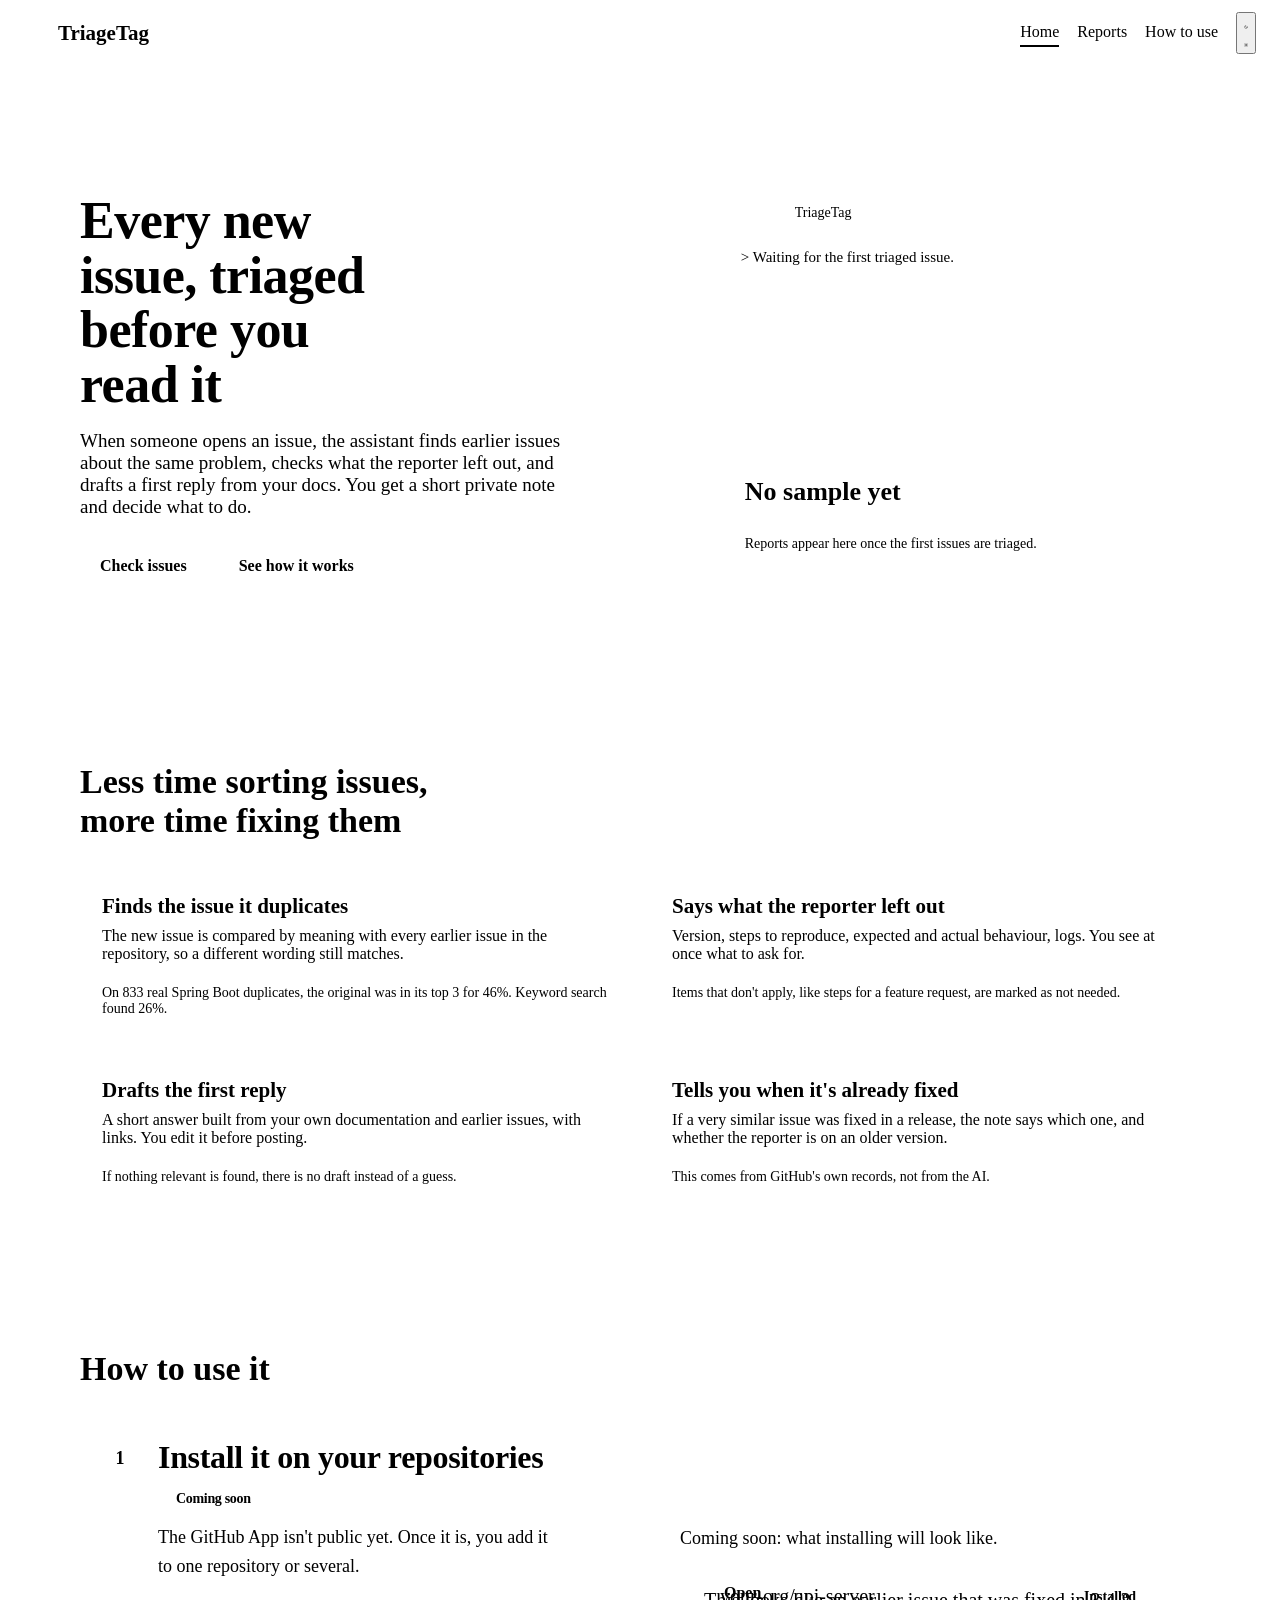
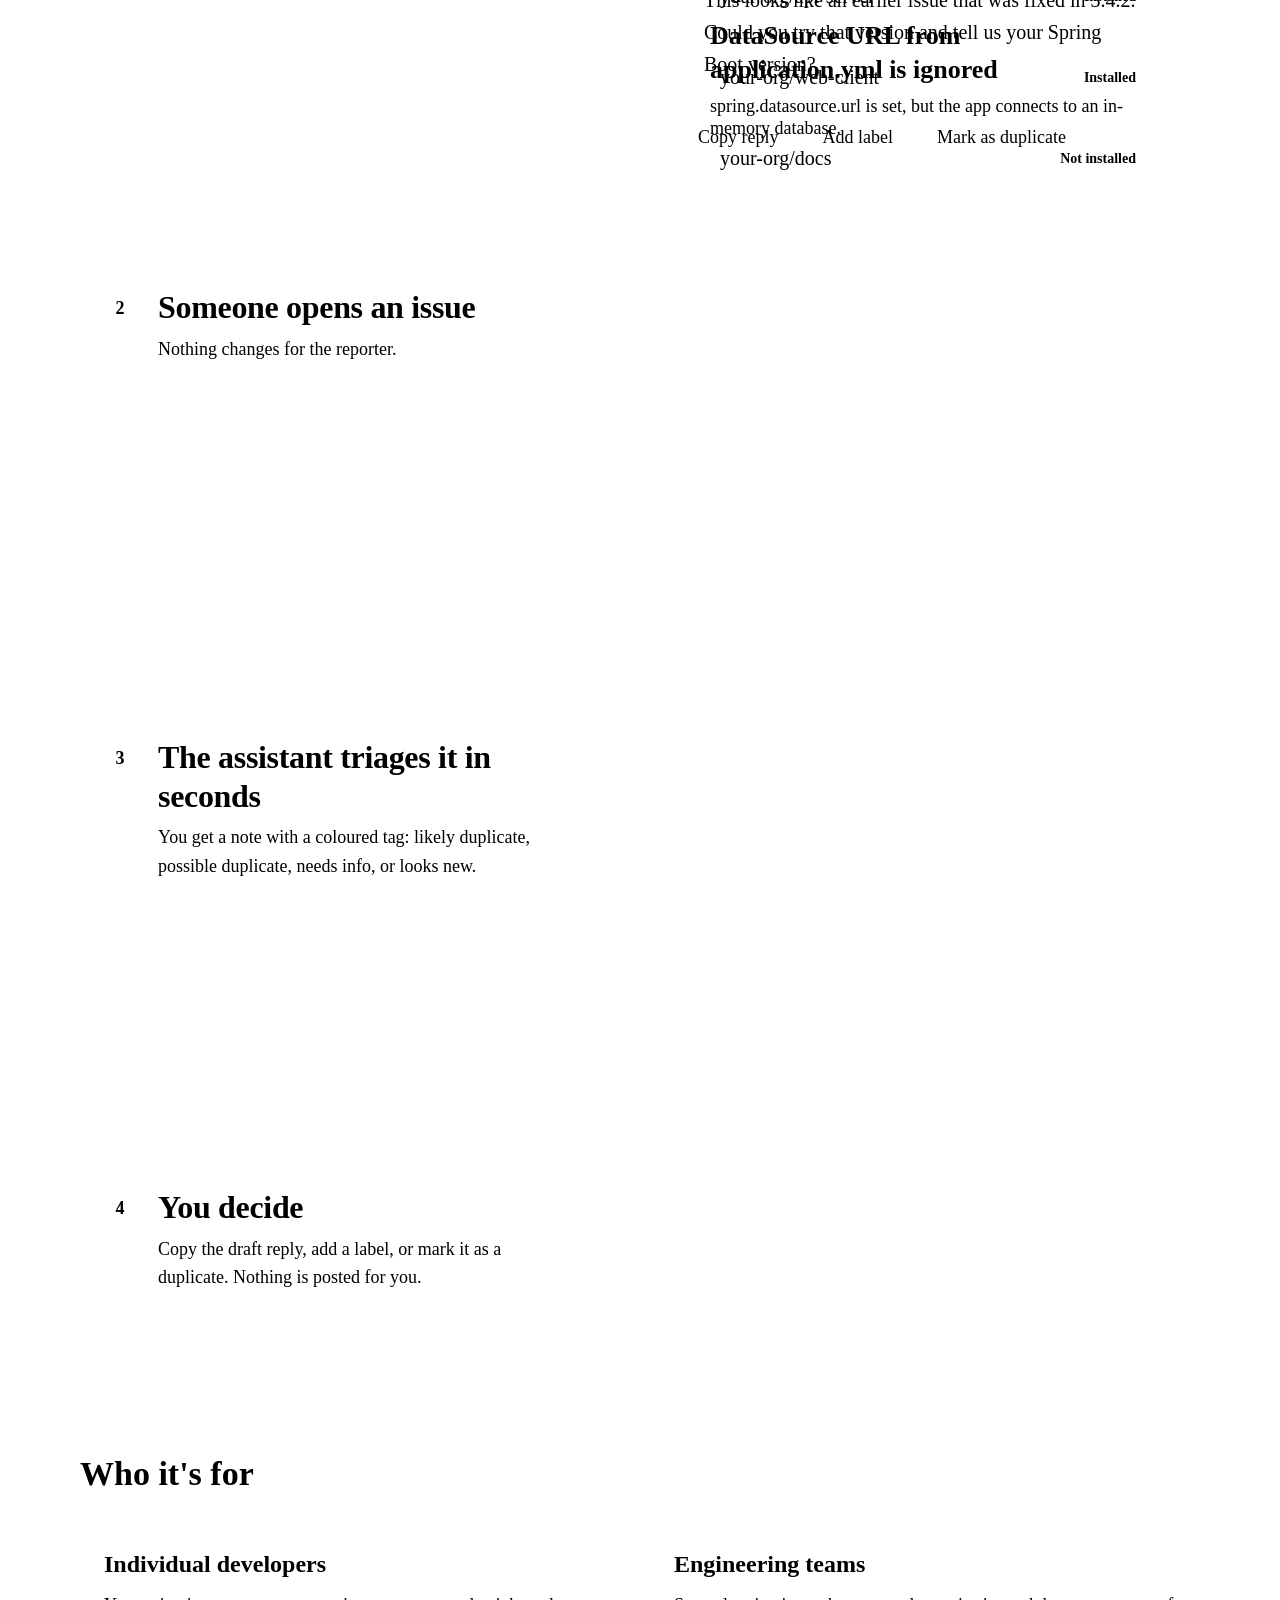
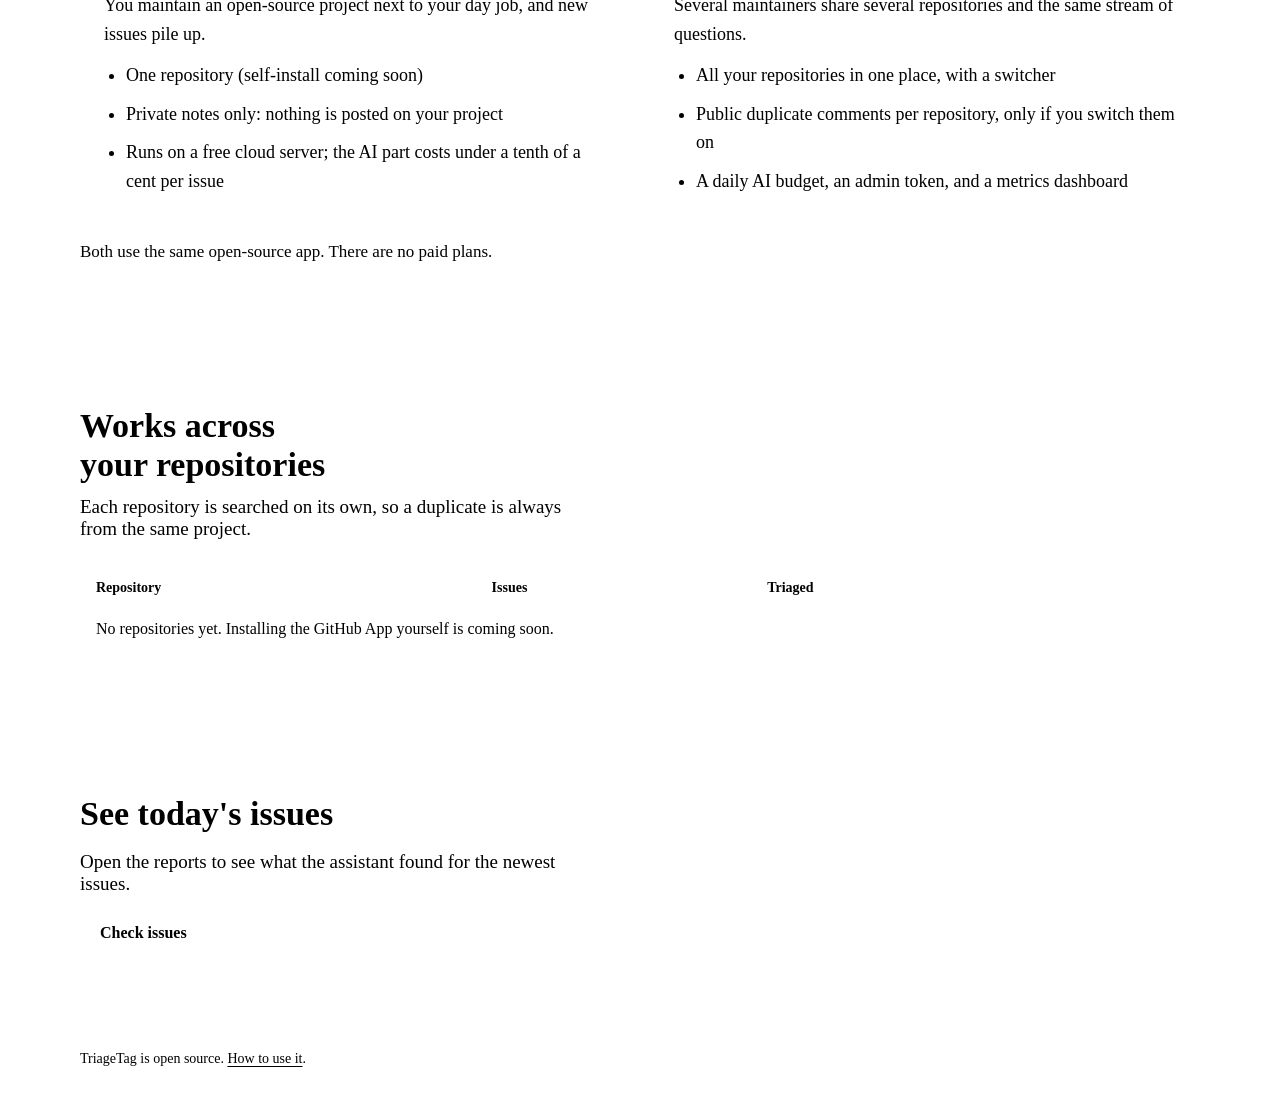
==== src/main/resources/static/index.html @ 73bc26b2 "UI loop round 14: live triage window in the hero (types one real report, then the tag swings in); st" ====
<!doctype html>
<html lang="en">
<head>
<meta charset="utf-8">
<meta name="viewport" content="width=device-width, initial-scale=1">
<title>TriageTag: issue triage for maintainers</title>
<style>
  /* Landing page. Same identity as the reports page: the verdict is a triage tag (red / amber / green band); everything else
     quiet. Order: a live sample, what it does for your work, how to use it (animated steps), who it's for, your repositories. */
  * { box-sizing: border-box; }
  html, body { margin: 0; }
  html { scroll-behavior: smooth; }
  @media (prefers-reduced-motion: reduce) { html { scroll-behavior: auto; } }
  body { background: var(--bg); color: var(--ink); font: 16px/1.6 var(--body); }
  a { color: var(--link); text-underline-offset: 3px; text-decoration-thickness: 1px; }
  :focus-visible { outline: 3px solid var(--focus); outline-offset: 2px; border-radius: 4px; }
  button { font: inherit; cursor: pointer; }
  h1, h2, h3, .condensed { font-family: var(--condensed); font-stretch: 85%; font-weight: 600; margin: 0; }
  h1 { font-size: 52px; line-height: 1.05; letter-spacing: -.01em; max-width: 13ch; text-wrap: balance; }
  h2 { font-size: 34px; line-height: 1.15; max-width: 24ch; text-wrap: balance; }
  h3 { font-size: 21px; line-height: 1.25; }
  p { margin: 0; }
  .visually-hidden { position: absolute; width: 1px; height: 1px; overflow: hidden; clip: rect(0 0 0 0); white-space: nowrap; }
  .muted { color: var(--muted); } .faint { color: var(--faint); } .small { font-size: 14px; }
  .wrap { max-width: 1160px; margin: 0 auto; padding-left: 20px; padding-right: 20px; }
  section.block { padding-block: 72px; border-top: 1px solid var(--line); }
  .lede { font-size: 19px; color: var(--muted); max-width: 52ch; }
  @media (max-width: 720px) { h1 { font-size: 38px; } h2 { font-size: 28px; } section.block { padding-block: 52px; } }

  /* Header */
  .bar { border-bottom: 1px solid var(--line); background: var(--paper); }
  .bar-inner { max-width: none; margin: 0; padding: 12px 24px; display: flex; align-items: center; gap: 18px; flex-wrap: wrap; }  /* same as app.html and guide.html */
  .name { font-family: var(--condensed); font-stretch: 85%; font-size: 21px; font-weight: 600; color: var(--ink); text-decoration: none; display: flex; align-items: center; gap: 10px; }
  .swatches { display: inline-flex; gap: 3px; }
  .swatches i { width: 6px; height: 18px; border-radius: 2px; display: block; }
  .bar nav { margin-left: auto; display: flex; gap: 18px; align-items: center; flex-wrap: wrap; }
  .bar nav a:not(.btn) { color: var(--muted); text-decoration: none; padding: 4px 0; border-bottom: 2px solid transparent; }
  .bar nav a[aria-current="page"], .bar nav a:not(.btn):hover { color: var(--ink); border-bottom-color: var(--ink); }
  .btn { display: inline-block; border: 0; background: var(--ink); color: var(--paper); padding: 11px 20px; border-radius: 6px; font-weight: 600; text-decoration: none; }
  .btn.small-btn { padding: 7px 14px; }
  .btn.quiet { background: transparent; color: var(--ink); box-shadow: inset 0 0 0 1px var(--line); }

  /* Hero */
  .hero { padding-block: 128px 104px; display: grid; grid-template-columns: minmax(0, 1.1fr) minmax(0, 1fr); gap: 48px; align-items: center; }
  @media (max-width: 900px) { .hero { grid-template-columns: 1fr; padding-block: 64px 56px; } }
  .hero .lede { margin: 18px 0 28px; }
  .ctas { display: flex; gap: 12px; flex-wrap: wrap; }

  /* The sample tag */
  .sample { justify-self: center; width: min(100%, 440px); }
  /* The live triage window: what the assistant does for one real issue, typed out line by line, then the tag swings in. */
  .console { background: var(--paper); border: 1px solid var(--line); border-radius: 12px; overflow: hidden; margin-bottom: 20px; }
  .console-bar { display: flex; align-items: center; gap: 6px; padding: 9px 14px; border-bottom: 1px solid var(--line); background: var(--paper-2); font-size: 14px; color: var(--muted); }
  .console-bar i { width: 10px; height: 10px; border-radius: 50%; background: var(--line); }
  .console-bar span { margin-left: 8px; overflow-wrap: anywhere; }
  .console-body { margin: 0; font-family: var(--mono); font-size: 15px; line-height: 1.75; padding: 14px 16px; min-height: 12.4em; white-space: pre-wrap; overflow-wrap: anywhere; color: var(--ink); }
  .console-body .ok { color: var(--green); } .console-body .bad { color: var(--red); } .console-body .dim { color: var(--muted); }
  .cursor { display: inline-block; width: .55em; height: 1.05em; background: var(--ink); vertical-align: -.15em; }
  @media (prefers-reduced-motion: no-preference) { .cursor { animation: blink 1s steps(1) infinite; } @keyframes blink { 50% { opacity: 0; } } }
  #sample-tag.waiting { visibility: hidden; }
  .tag { position: relative; background: var(--paper); border-radius: 6px 6px 12px 12px; padding-top: 30px;
         clip-path: polygon(26px 0, calc(100% - 26px) 0, 100% 26px, 100% 100%, 0 100%, 0 26px); }
  .tag::before { content: ""; position: absolute; top: 9px; left: 50%; width: 14px; height: 14px; margin-left: -7px; border-radius: 50%;
                 background: var(--bg); box-shadow: inset 0 0 0 2px var(--line); }
  .tag .band { padding: 12px 20px 14px; color: var(--on-band); }
  .tag.red .band { background: var(--red-band); } .tag.amber .band { background: var(--amber); color: var(--on-amber); }
  .tag.green .band { background: var(--green-band); } .tag.grey .band { background: var(--grey); } .tag.blue .band { background: var(--blue-band); }
  .tag .verdict { font-family: var(--condensed); font-stretch: 85%; font-size: 26px; font-weight: 700; line-height: 1.1; }
  .tag .body { padding: 16px 20px 20px; display: grid; gap: 12px; }
  .tag .score { font-family: var(--condensed); font-stretch: 85%; font-size: 40px; font-weight: 600; line-height: 1; }
  .tag .score small { font: 15px var(--body); color: var(--muted); margin-left: 6px; }
  .tag .issue { font-size: 14px; color: var(--muted); }
  .tag .issue b { color: var(--ink); font-weight: 600; display: block; overflow-wrap: anywhere; }
  .tag .match { font-size: 14px; overflow-wrap: anywhere; }
  .mini { list-style: none; margin: 0; padding: 10px 0 0; border-top: 1px dashed var(--line); display: grid; gap: 4px; font-size: 14px; }
  .mini li { display: grid; grid-template-columns: 18px 1fr; }
  .given { color: var(--green); font-weight: 800; } .missing { color: var(--red); font-weight: 800; } .na { color: var(--faint); font-weight: 800; }
  .sample-caption { text-align: center; margin-top: 12px; font-size: 14px; color: var(--muted); }

  /* What it does */
  .benefits { display: grid; grid-template-columns: repeat(2, minmax(0, 1fr)); gap: 20px; margin-top: 32px; }
  @media (max-width: 720px) { .benefits { grid-template-columns: 1fr; } }
  .benefit { background: var(--paper); border: 1px solid var(--line); border-radius: 10px; padding: 20px 22px; display: grid; gap: 8px; align-content: start; }
  .benefit .fact { font-size: 14px; color: var(--muted); border-top: 1px solid var(--line); padding-top: 10px; margin-top: 4px; }
  /* Each box borrows one colour of the tag: a tinted fill and a thin top edge, so the page changes as you scroll. */
  .benefit.red { background: var(--red-tint); border-color: transparent; box-shadow: inset 0 3px 0 var(--red); }
  .benefit.blue { background: var(--blue-tint); border-color: transparent; box-shadow: inset 0 3px 0 var(--blue); }
  .benefit.green { background: var(--green-tint); border-color: transparent; box-shadow: inset 0 3px 0 var(--green); }
  .benefit.amber { background: var(--amber-tint); border-color: transparent; box-shadow: inset 0 3px 0 var(--amber); }
  .benefit .fact { border-top-color: color-mix(in srgb, var(--ink) 14%, transparent); }
  /* Sections alternate: the page background (warm paper / ink), then a lighter band, so each reads as its own stop. */
  section.band { --base: var(--band); background: var(--band); }

  /* How to use: steps + animated stage */
  .how { display: grid; grid-template-columns: minmax(0, 1fr) minmax(0, 560px); gap: 48px; margin-top: 32px; align-items: start; }
  @media (max-width: 900px) { .how { grid-template-columns: 1fr; } .how .stage { order: -1; top: 8px; z-index: 2; }   /* .how raises specificity: the desktop .stage rule comes later */ .steps > li { min-height: 40vh; } .how .steps .t { font-size: 24px; } .how .steps .d { font-size: 18px; } .how .stage { padding: 22px; min-height: 0; } .how .scene { inset: 22px; } .who .persona { font-size: 18px; } .who .persona h3 { font-size: 24px; } .how .gh-issue { padding: 16px 18px; font-size: 15px; } .how .gh-issue b { font-size: 18px; } .how .repo-chip { padding: 12px 14px; font-size: 16px; } .how .reply { font-size: 16px; padding: 14px 16px; } }
  .steps-wrap { position: relative; }
  .steps { list-style: none; margin: 0; padding: 0; display: grid; gap: 0; position: relative; }
  .steps > li { min-height: 50vh; }            /* half a screen of scrolling per step: the line still moves, without empty gaps */
  .steps > li:last-child { min-height: 0; }
  /* The rail joins the four numbers; its fill follows the scroll (set in setupSteps). */
  .rail { position: absolute; left: 39px; width: 2px; background: var(--line); border-radius: 1px; }
  .rail-fill { width: 100%; height: 0; background: var(--ink); border-radius: 1px; }
  .steps .n { position: relative; z-index: 1; background: var(--bg); }
  .steps button.done .n { background: var(--ink); color: var(--paper); box-shadow: none; }
  .steps button { width: 100%; text-align: left; border: 0; background: none; color: var(--ink); border-radius: 8px; padding: 18px 20px;
                  display: grid; grid-template-columns: 40px 1fr; gap: 18px; }
  .steps button[aria-current="step"] { background: var(--paper); box-shadow: inset 0 0 0 1px var(--line); }
  .steps .n { width: 40px; height: 40px; font-size: 18px; border-radius: 50%; display: grid; place-items: center; font-family: var(--condensed); font-weight: 700;
              box-shadow: inset 0 0 0 2px var(--line); color: var(--muted); }
  .steps button[aria-current="step"] .n { background: var(--ink); color: var(--paper); box-shadow: none; }
  .steps .t { display: block; font-family: var(--display); font-size: 32px; font-weight: 600; line-height: 1.2; letter-spacing: -.01em; }
  .soon { display: inline-block; margin-left: 8px; font-size: 14px; font-weight: 600; color: var(--ink); background: var(--amber-tint); box-shadow: inset 0 0 0 1px var(--amber); border-radius: 999px; padding: 1px 10px; vertical-align: 4px; font-family: var(--body); }
  .steps .d { display: block; margin-top: 8px; font-size: 18px; line-height: 1.6; color: var(--muted); max-width: 44ch; }
  /* The box is as tall as the scene it shows: only the current scene takes up space; the others sit on top, faded out. */
  .stage { position: sticky; top: 96px; background: var(--paper); border: 1px solid var(--line); border-radius: 14px; padding: 40px; overflow: hidden; min-height: 480px; display: grid; align-content: center; }   /* nearly square: 560 x 480+ */
  .scene { position: absolute; inset: 40px; display: grid; align-content: center; gap: 14px; opacity: 0; transform: translateY(12px); pointer-events: none; }
  .scene.on { position: relative; inset: auto; opacity: 1; transform: none; pointer-events: auto; }
  @media (prefers-reduced-motion: no-preference) { .scene { transition: opacity .45s ease, transform .45s ease; } }
  .repo-chip { display: flex; align-items: center; gap: 10px; background: var(--paper-2); border: 1px solid var(--line); border-radius: 12px; padding: 22px 24px; font-size: 20px; }
  .repo-chip .ok { margin-left: auto; color: var(--green); font-weight: 700; font-size: 14px; }
  .gh-issue { background: var(--paper-2); border: 1px solid var(--line); border-radius: 12px; padding: 28px 30px; font-size: 19px; }
  .gh-issue .open-pill { display: inline-block; font-size: 16px; font-weight: 600; color: var(--paper); background: var(--green); border-radius: 999px; padding: 3px 14px; }
  .gh-issue b { display: block; margin: 14px 0 8px; font-size: 26px; line-height: 1.3; }
  .reply { background: var(--paper-2); border-left: 3px solid var(--ink); border-radius: 0 10px 10px 0; padding: 22px 24px; font-size: 20px; line-height: 1.6; }
  .actions { display: flex; gap: 8px; flex-wrap: wrap; }
  .actions span { font-size: 18px; padding: 11px 18px; border-radius: 6px; box-shadow: inset 0 0 0 1px var(--line); }
  .actions span.primary { background: var(--ink); color: var(--paper); box-shadow: none; }
  .scene .small { font-size: 18px; }
  .scene .tag .verdict { font-size: 40px; } .scene .tag .band .small { font-size: 18px; } .scene .tag .match { font-size: 20px; } .scene .tag .meter { height: 8px; }
  .scene .tag { width: 100%; justify-self: center; background: var(--paper-2); box-shadow: 0 0 0 1px var(--line); }

  /* Who it's for */
  .who { display: grid; grid-template-columns: repeat(2, minmax(0, 1fr)); gap: 20px; margin-top: 32px; }
  @media (max-width: 720px) { .who { grid-template-columns: 1fr; } }
  .persona { background: var(--green-tint); border-radius: 10px; padding: 24px 24px 26px; border-top: 6px solid var(--green); display: grid; gap: 12px; align-content: start; }
  .persona.team { border-top-color: var(--amber); background: var(--amber-tint); }
  .persona ul { margin: 0; padding-left: 22px; display: grid; gap: 10px; }
  .persona { font-size: 18px; line-height: 1.6; }
  .persona h3 { font-size: 24px; }
  .both { margin-top: 20px; color: var(--muted); font-size: 17px; }

  /* Repositories */
  .repos { margin-top: 28px; background: var(--paper); border: 1px solid var(--line); border-radius: 10px; overflow-x: auto; position: relative; }
  .repos table { width: 100%; border-collapse: collapse; min-width: 520px; }
  .repos th, .repos td { text-align: left; padding: 12px 16px; border-top: 1px solid var(--line); }
  .repos th { color: var(--muted); font-weight: 600; font-size: 14px; border-top: 0; }
  .repos td.num { font-variant-numeric: tabular-nums; }

  /* Closing */
  .closing { text-align: left; display: grid; gap: 18px; justify-items: start; }
  footer { border-top: 1px solid var(--line); padding-block: 26px; color: var(--faint); font-size: 14px; }
</style>
<link rel="preconnect" href="https://fonts.googleapis.com">
<link rel="preconnect" href="https://fonts.gstatic.com" crossorigin>
<link rel="stylesheet" href="https://fonts.googleapis.com/css2?family=Bricolage+Grotesque:opsz,wdth,wght@12..96,75..100,400..800&amp;family=IBM+Plex+Mono:wght@400;500&amp;family=IBM+Plex+Sans:wght@400;500;600&amp;display=swap">
<link rel="stylesheet" href="/theme.css">
<script src="/theme.js"></script>
</head>
<body>
<header class="bar">
  <div class="bar-inner">
    <a class="name" href="/" aria-label="TriageTag, home">
      <span class="swatches" aria-hidden="true"><i style="background:var(--red)"></i><i style="background:var(--amber)"></i><i style="background:var(--green)"></i></span>
      TriageTag
    </a>
    <nav aria-label="Main">
      <a href="/" aria-current="page">Home</a>
      <a href="/app.html">Reports</a>
      <a href="/guide.html">How to use</a>
      <button type="button" class="theme-toggle" aria-label="Switch between light and dark mode">
        <svg class="moon" viewBox="0 0 24 24" fill="none" stroke="currentColor" stroke-width="2" stroke-linecap="round" stroke-linejoin="round" aria-hidden="true"><path d="M21 12.8A9 9 0 1 1 11.2 3a7 7 0 0 0 9.8 9.8z"/></svg>
        <svg class="sun" viewBox="0 0 24 24" fill="none" stroke="currentColor" stroke-width="2" stroke-linecap="round" stroke-linejoin="round" aria-hidden="true"><circle cx="12" cy="12" r="4"/><path d="M12 2v2M12 20v2M4.9 4.9l1.4 1.4M17.7 17.7l1.4 1.4M2 12h2M20 12h2M4.9 19.1l1.4-1.4M17.7 6.3l1.4-1.4"/></svg>
      </button>
    </nav>
  </div>
</header>

<main>
  <!-- 1. A live sample: a real report from the running app -->
  <div class="hero-glow">
  <div class="wrap hero">
    <div>
      <h1>Every new issue, triaged before you read it</h1>
      <p class="lede">When someone opens an issue, the assistant finds earlier issues about the same problem, checks what the
        reporter left out, and drafts a first reply from your docs. You get a short private note and decide what to do.</p>
      <div class="ctas">
        <a class="btn" href="/app.html">Check issues</a>
        <a class="btn quiet" href="#how">See how it works</a>
      </div>
    </div>
    <div class="sample" aria-live="polite">
      <div class="console" aria-hidden="true">
        <div class="console-bar"><i></i><i></i><i></i><span id="console-repo">TriageTag</span></div>
        <pre class="console-body" id="console-body"></pre>
      </div>
      <div id="sample-tag"><div class="tag grey"><div class="band"><div class="verdict">Loading a real report…</div></div><div class="body"><p class="muted small">One moment.</p></div></div></div>
      <p class="sample-caption" id="sample-caption"></p>
    </div>
  </div>

  </div>

  <!-- 2. What it does for your work -->
  <section class="block band wash-red" aria-labelledby="work-heading">
    <div class="wrap">
      <h2 id="work-heading">Less time sorting issues, more time fixing them</h2>
      <div class="benefits">
        <div class="benefit red">
          <h3>Finds the issue it duplicates</h3>
          <p class="muted">The new issue is compared by meaning with every earlier issue in the repository, so a different wording still matches.</p>
          <p class="fact">On 833 real Spring Boot duplicates, the original was in its top 3 for 46%. Keyword search found 26%.</p>
        </div>
        <div class="benefit blue">
          <h3>Says what the reporter left out</h3>
          <p class="muted">Version, steps to reproduce, expected and actual behaviour, logs. You see at once what to ask for.</p>
          <p class="fact">Items that don't apply, like steps for a feature request, are marked as not needed.</p>
        </div>
        <div class="benefit amber">
          <h3>Drafts the first reply</h3>
          <p class="muted">A short answer built from your own documentation and earlier issues, with links. You edit it before posting.</p>
          <p class="fact">If nothing relevant is found, there is no draft instead of a guess.</p>
        </div>
        <div class="benefit green">
          <h3>Tells you when it's already fixed</h3>
          <p class="muted">If a very similar issue was fixed in a release, the note says which one, and whether the reporter is on an older version.</p>
          <p class="fact">This comes from GitHub's own records, not from the AI.</p>
        </div>
      </div>
    </div>
  </section>

  <!-- 3. How to use it: four steps, played as a short animation -->
  <section class="block with-grid wash-blue" id="how" aria-labelledby="how-heading">
    <div class="wrap">
      <h2 id="how-heading">How to use it</h2>
      <div class="how">
        <div class="steps-wrap">
        <div class="rail" id="rail" aria-hidden="true"><div class="rail-fill" id="rail-fill"></div></div>
        <ol class="steps" id="steps">
          <li><button type="button" data-step="0"><span class="n" aria-hidden="true">1</span><span><span class="t">Install it on your repositories<span class="soon">Coming soon</span></span><span class="d">The GitHub App isn't public yet. Once it is, you add it to one repository or several.</span></span></button></li>
          <li><button type="button" data-step="1"><span class="n" aria-hidden="true">2</span><span><span class="t">Someone opens an issue</span><span class="d">Nothing changes for the reporter.</span></span></button></li>
          <li><button type="button" data-step="2"><span class="n" aria-hidden="true">3</span><span><span class="t">The assistant triages it in seconds</span><span class="d">You get a note with a coloured tag: likely duplicate, possible duplicate, needs info, or looks new.</span></span></button></li>
          <li><button type="button" data-step="3"><span class="n" aria-hidden="true">4</span><span><span class="t">You decide</span><span class="d">Copy the draft reply, add a label, or mark it as a duplicate. Nothing is posted for you.</span></span></button></li>
        </ol>
        </div>
        <div class="stage" aria-hidden="true">
          <div class="scene" data-scene="0">
            <p class="small muted">Coming soon: what installing will look like.</p>
            <div class="repo-chip"><span class="swatches"><i style="background:var(--green)"></i></span>your-org/api-server<span class="ok">Installed</span></div>
            <div class="repo-chip"><span class="swatches"><i style="background:var(--green)"></i></span>your-org/web-client<span class="ok">Installed</span></div>
            <div class="repo-chip"><span class="swatches"><i style="background:var(--line)"></i></span>your-org/docs<span class="ok" style="color:var(--muted)">Not installed</span></div>
          </div>
          <div class="scene" data-scene="1">
            <div class="gh-issue"><span class="open-pill">Open</span><b>DataSource URL from application.yml is ignored</b>
              <span class="small muted">spring.datasource.url is set, but the app connects to an in-memory database.</span></div>
          </div>
          <div class="scene" data-scene="2">
            <div class="tag red swing"><div class="band"><div class="verdict">Likely duplicate</div><div class="small" style="margin-top:2px">Same problem, and the AI check agrees.</div></div>
              <div class="body"><div class="match"><b>93%</b> similar to an earlier issue that was fixed in 3.4.2.</div><div class="meter"><div class="red" style="--w:93%"></div></div></div></div>
          </div>
          <div class="scene" data-scene="3">
            <div class="reply">This looks like an earlier issue that was fixed in 3.4.2. Could you try that version and tell us your Spring Boot version?</div>
            <div class="actions"><span class="primary">Copy reply</span><span>Add label</span><span>Mark as duplicate</span></div>
          </div>
        </div>
      </div>
    </div>
  </section>

  <!-- 4. Who it's for -->
  <section class="block band wash-green" aria-labelledby="who-heading">
    <div class="wrap">
      <h2 id="who-heading">Who it's for</h2>
      <div class="who">
        <div class="persona">
          <h3>Individual developers</h3>
          <p class="muted">You maintain an open-source project next to your day job, and new issues pile up.</p>
          <ul>
            <li>One repository (self-install coming soon)</li>
            <li>Private notes only: nothing is posted on your project</li>
            <li>Runs on a free cloud server; the AI part costs under a tenth of a cent per issue</li>
          </ul>
        </div>
        <div class="persona team">
          <h3>Engineering teams</h3>
          <p class="muted">Several maintainers share several repositories and the same stream of questions.</p>
          <ul>
            <li>All your repositories in one place, with a switcher</li>
            <li>Public duplicate comments per repository, only if you switch them on</li>
            <li>A daily AI budget, an admin token, and a metrics dashboard</li>
          </ul>
        </div>
      </div>
      <p class="both">Both use the same open-source app. There are no paid plans.</p>
    </div>
  </section>

  <!-- 5. Several repositories -->
  <section class="block wash-amber" aria-labelledby="repos-heading">
    <div class="wrap">
      <h2 id="repos-heading">Works across your repositories</h2>
      <p class="lede" style="margin-top:12px">Each repository is searched on its own, so a duplicate is always from the same project.</p>
      <div class="repos"><table>
        <thead><tr><th scope="col">Repository</th><th scope="col">Issues</th><th scope="col">Triaged</th><th scope="col"><span class="visually-hidden">Open</span></th></tr></thead>
        <tbody id="repo-rows"><tr><td colspan="4" class="muted">Loading…</td></tr></tbody>
      </table></div>
    </div>
  </section>

  <section class="block band wash-blue">
    <div class="wrap closing">
      <h2>See today's issues</h2>
      <p class="lede">Open the reports to see what the assistant found for the newest issues.</p>
      <a class="btn" href="/app.html">Check issues</a>
    </div>
  </section>
</main>

<footer>
  <div class="wrap">TriageTag is open source. <a href="/guide.html">How to use it</a>.</div>
</footer>

<script>
  // All text from issues and the AI is inserted with textContent (via el()), never as HTML.
  const $ = (id) => document.getElementById(id);
  function el(tag, attrs = {}, ...children) {
    const node = document.createElement(tag);
    for (const [key, value] of Object.entries(attrs)) {
      if (value == null) continue;
      if (key === 'class') node.className = value;
      else if (key === 'style') node.style.cssText = value;
      else node.setAttribute(key, value);
    }
    for (const child of children) {
      if (child != null && child !== false) node.append(child instanceof Node ? child : String(child));
    }
    return node;
  }
  const pct = (score) => `${Math.round(score * 1000) / 10}%`;
  const appLink = (repo, number) => `/app.html?${new URLSearchParams(number ? { repo, number: String(number) } : { repo })}`;

  // --- 1. the live sample: a real report from the newest triaged issues ---
  async function loadSample(repo, settings, issueCount) {
    const possible = settings ? settings.possibleThreshold : 0.75;
    const high = settings ? settings.commentThreshold : 0.90;
    const list = await (await fetch(`/reports/${repo}?limit=50`)).json();
    const pick = list.find(r => r.topScore != null && r.topScore >= possible) || list[0];
    if (!pick) throw new Error('no reports yet');
    const r = await (await fetch(`/reports/${repo}/${pick.number}`)).json();
    const top = (r.duplicates || [])[0];
    const yes = r.duplicateCheck && r.duplicateCheck.verdict === 'YES';
    const names = { VERSION: 'Version', STEPS_TO_REPRODUCE: 'Steps to reproduce', EXPECTED_VS_ACTUAL: 'Expected and actual', LOGS_OR_STACK_TRACE: 'Logs' };
    const m = r.missing || {};
    // Only what the reporter left out: that is what a maintainer has to ask for.
    const missing = m.status === 'OK' ? Object.keys(names).filter(k => m.details[k] === 'MISSING') : [];
    // The same four words as the reports page.
    const [colour, word] = top && top.score >= high && yes ? ['red', 'Likely duplicate']
      : top && top.score >= possible ? ['amber', 'Possible duplicate']
      : missing.length ? ['blue', 'Needs info'] : ['green', 'Looks new'];
    const checks = m.status !== 'OK' ? null : el('ul', { class: 'mini' }, ...(missing.length
      ? missing.map(k => el('li', {}, el('span', { class: 'missing', 'aria-hidden': 'true' }, '✗'), `${names[k]} missing`))
      : [el('li', {}, el('span', { class: 'given', 'aria-hidden': 'true' }, '✓'), 'Nothing missing')]));
    $('sample-tag').replaceChildren(el('div', { class: `tag ${colour} swing` },
      el('div', { class: 'band' }, el('div', { class: 'verdict' }, word)),
      el('div', { class: 'body' },
        el('div', { class: 'issue' }, 'New issue ', el('span', { class: 'num' }, `#${r.number}`), el('b', {}, r.title)),
        top ? el('div', { class: 'match' }, el('b', {}, pct(top.score)), ' similar to ', el('a', { href: top.url, target: '_blank', rel: 'noopener' }, `#${top.number} ${top.title}`)) : null,
        checks)));
    $('sample-caption').replaceChildren('A real report for ', el('a', { href: appLink(repo, r.number) }, `${repo} #${r.number}`), '.');
    const cut = (t, n) => t.length > n ? t.slice(0, n - 1) + '…' : t;
    const draftOk = r.draftReply && r.draftReply.status === 'OK';
    playConsole(repo, [
      ['dim', `> New issue #${r.number} opened`],
      ['', `  ${cut(r.title, 40)}`],
      ['ok', `✓ Compared with ${issueCount ? issueCount.toLocaleString() : 'all'} earlier issues`],
      top ? ['ok', `✓ Best match #${top.number}, ${pct(top.score)} similar`] : ['dim', '– No earlier issue is close'],
      missing.length ? ['bad', `✗ Missing: ${missing.map(k => names[k].toLowerCase()).join(', ')}`] : ['ok', '✓ Nothing important missing'],
      draftOk ? ['ok', '✓ Draft reply ready from the docs'] : ['dim', '– No draft: nothing relevant in the docs'],
    ]);
  }

  /** Types the lines into the console one character at a time, then lets the tag swing in. Reduced motion: all at once. */
  function playConsole(repo, lines) {
    const body = $('console-body'), tag = $('sample-tag');
    $('console-repo').textContent = repo;
    const still = window.matchMedia('(prefers-reduced-motion: reduce)').matches;
    const cursor = el('span', { class: 'cursor' });
    const line = (kind) => body.appendChild(el('span', { class: kind }));
    if (still) {
      lines.forEach(([kind, text], i) => { line(kind).textContent = text + (i < lines.length - 1 ? '\n' : ''); });
      return;
    }
    tag.classList.add('waiting');
    // Reserve the final height first (all lines, then measured), so wrapping lines don't push the hero down while typing.
    lines.forEach(([kind, text], k) => { line(kind).textContent = text + (k < lines.length - 1 ? '\n' : ''); });
    body.style.minHeight = `${body.offsetHeight}px`;
    body.replaceChildren();
    let i = 0, j = 0, span = line(lines[0][0]);
    body.appendChild(cursor);
    (function next() {
      const [, text] = lines[i];
      if (j < text.length) { span.textContent += text[j++]; setTimeout(next, 16); return; }
      if (++i < lines.length) { span.textContent += '\n'; j = 0; span = line(lines[i][0]); body.appendChild(cursor); setTimeout(next, 260); return; }
      // done typing: the cursor goes (no endless blinking) and the tag swings in under the window
      cursor.remove();
      tag.classList.remove('waiting');
      const t = tag.querySelector('.tag');
      if (t) { t.classList.remove('swing'); void t.offsetWidth; t.classList.add('swing'); }
    })();
  }

  // --- 5. the repositories the assistant has issues for ---
  function renderRepos(repos) {
    $('repo-rows').replaceChildren(...(repos.length ? repos.map(r => el('tr', {},
      el('td', {}, r.repo), el('td', { class: 'num' }, r.issues.toLocaleString()), el('td', { class: 'num' }, r.triaged.toLocaleString()),
      el('td', {}, el('a', { href: appLink(r.repo) }, 'Open')))) : [el('tr', {}, el('td', { colspan: '4', class: 'muted' }, 'No repositories yet. Installing the GitHub App yourself is coming soon.'))]));
  }

  // --- 3. the steps play one after another; a click, hover or focus stops the autoplay ---
  // --- 3. the steps follow the scroll: the rail fills down to the picture's top edge (desktop) or just under the picture
  //        (phones), and the step whose number the fill has reached is the one shown. A click also picks a step. Nothing plays on its own.
  function setupSteps() {
    const buttons = [...document.querySelectorAll('#steps button')];
    const scenes = [...document.querySelectorAll('.scene')];
    const circles = buttons.map(b => b.querySelector('.n'));
    const rail = $('rail'), fill = $('rail-fill'), wrap = document.querySelector('.steps-wrap');
    let current = -1, queued = false;
    const centre = (node) => { const r = node.getBoundingClientRect(); return r.top + r.height / 2; };
    function show(i) {
      if (i === current) return;
      current = i;
      buttons.forEach((b, k) => {
        if (k === i) b.setAttribute('aria-current', 'step'); else b.removeAttribute('aria-current');
        b.classList.toggle('done', k < i);
      });
      scenes.forEach((s, k) => s.classList.toggle('on', k === i));
    }
    function layout() {                       // the rail runs from the first number to the last
      const top = centre(circles[0]) - wrap.getBoundingClientRect().top;
      rail.style.top = `${top}px`;
      rail.style.height = `${centre(circles[circles.length - 1]) - centre(circles[0])}px`;
    }
    function onScroll() {
      queued = false;
      // The line where a step becomes active: the picture's top edge when it sits beside the steps (desktop), or just
      // under the picture when it sits above them (phones). So the active step always lines up with the picture.
      const stage = document.querySelector('.stage').getBoundingClientRect();
      const beside = stage.left > circles[0].getBoundingClientRect().right;
      const mid = beside ? stage.top + 24 : stage.bottom + 120;   // phones: the first step showing under the picture
      const r = rail.getBoundingClientRect();
      const done = Math.max(0, Math.min(1, (mid - r.top) / Math.max(1, r.height)));
      fill.style.height = `${done * 100}%`;
      let i = 0;
      circles.forEach((c, k) => { if (centre(c) <= mid) i = k; });
      // The last step sits too low to reach that line before the section ends (the picture stops being pinned and both
      // scroll away together), so it becomes active once the end of the steps comes up to the bottom of the picture.
      if (beside && wrap.getBoundingClientRect().bottom <= stage.bottom + 40) i = circles.length - 1;
      show(i);
    }
    const request = () => { if (!queued) { queued = true; requestAnimationFrame(onScroll); } };
    buttons.forEach((b, i) => b.addEventListener('click', () => show(i)));
    addEventListener('scroll', request, { passive: true });
    addEventListener('resize', () => { layout(); request(); });
    layout();
    show(0);
    onScroll();
  }


  (async function start() {
    setupSteps();
    let settings = null, repos = [];
    try { settings = await (await fetch('/settings')).json(); } catch { settings = null; }
    try { const response = await fetch('/repos'); repos = response.ok ? await response.json() : []; } catch { repos = []; }
    if (!Array.isArray(repos)) repos = [];
    renderRepos(repos);
    const repo = (repos.find(r => r.triaged > 0) || repos[0] || { repo: 'spring-projects/spring-boot' }).repo;
    const picked = repos.find(x => x.repo === repo);
    try { await loadSample(repo, settings, picked ? picked.issues : 0); }
    catch (e) {
      $('sample-tag').replaceChildren(el('div', { class: 'tag grey' }, el('div', { class: 'band' }, el('div', { class: 'verdict' }, 'No sample yet')),
        el('div', { class: 'body' }, el('p', { class: 'muted small' }, 'Reports appear here once the first issues are triaged.'))));
      $('sample-tag').classList.remove('waiting');
      $('console-body').textContent = '> Waiting for the first triaged issue.';
    }
  })();

  // The tag swings again when you point at it or click it; links and buttons on it still work as normal.
  // The motion itself lives in theme.css and is off under prefers-reduced-motion.
  function nudgeTag(event) {
    const tag = event.target.closest('.tag');
    if (!tag || event.target.closest('a, button')) return;
    if (event.type === 'mouseover' && tag.contains(event.relatedTarget)) return;   // still inside the same tag
    if (tag.classList.contains('nudge')) return;                                      // let the swing finish
    tag.classList.remove('swing');
    void tag.offsetWidth;                                                             // restart the animation
    tag.classList.add('nudge');
    const done = () => tag.classList.remove('nudge');
    tag.addEventListener('animationend', done, { once: true });
    setTimeout(done, 1000);                                                           // also when no animation runs (reduced motion)
  }
  document.addEventListener('mouseover', nudgeTag);
  document.addEventListener('click', nudgeTag);
</script>
</body>
</html>
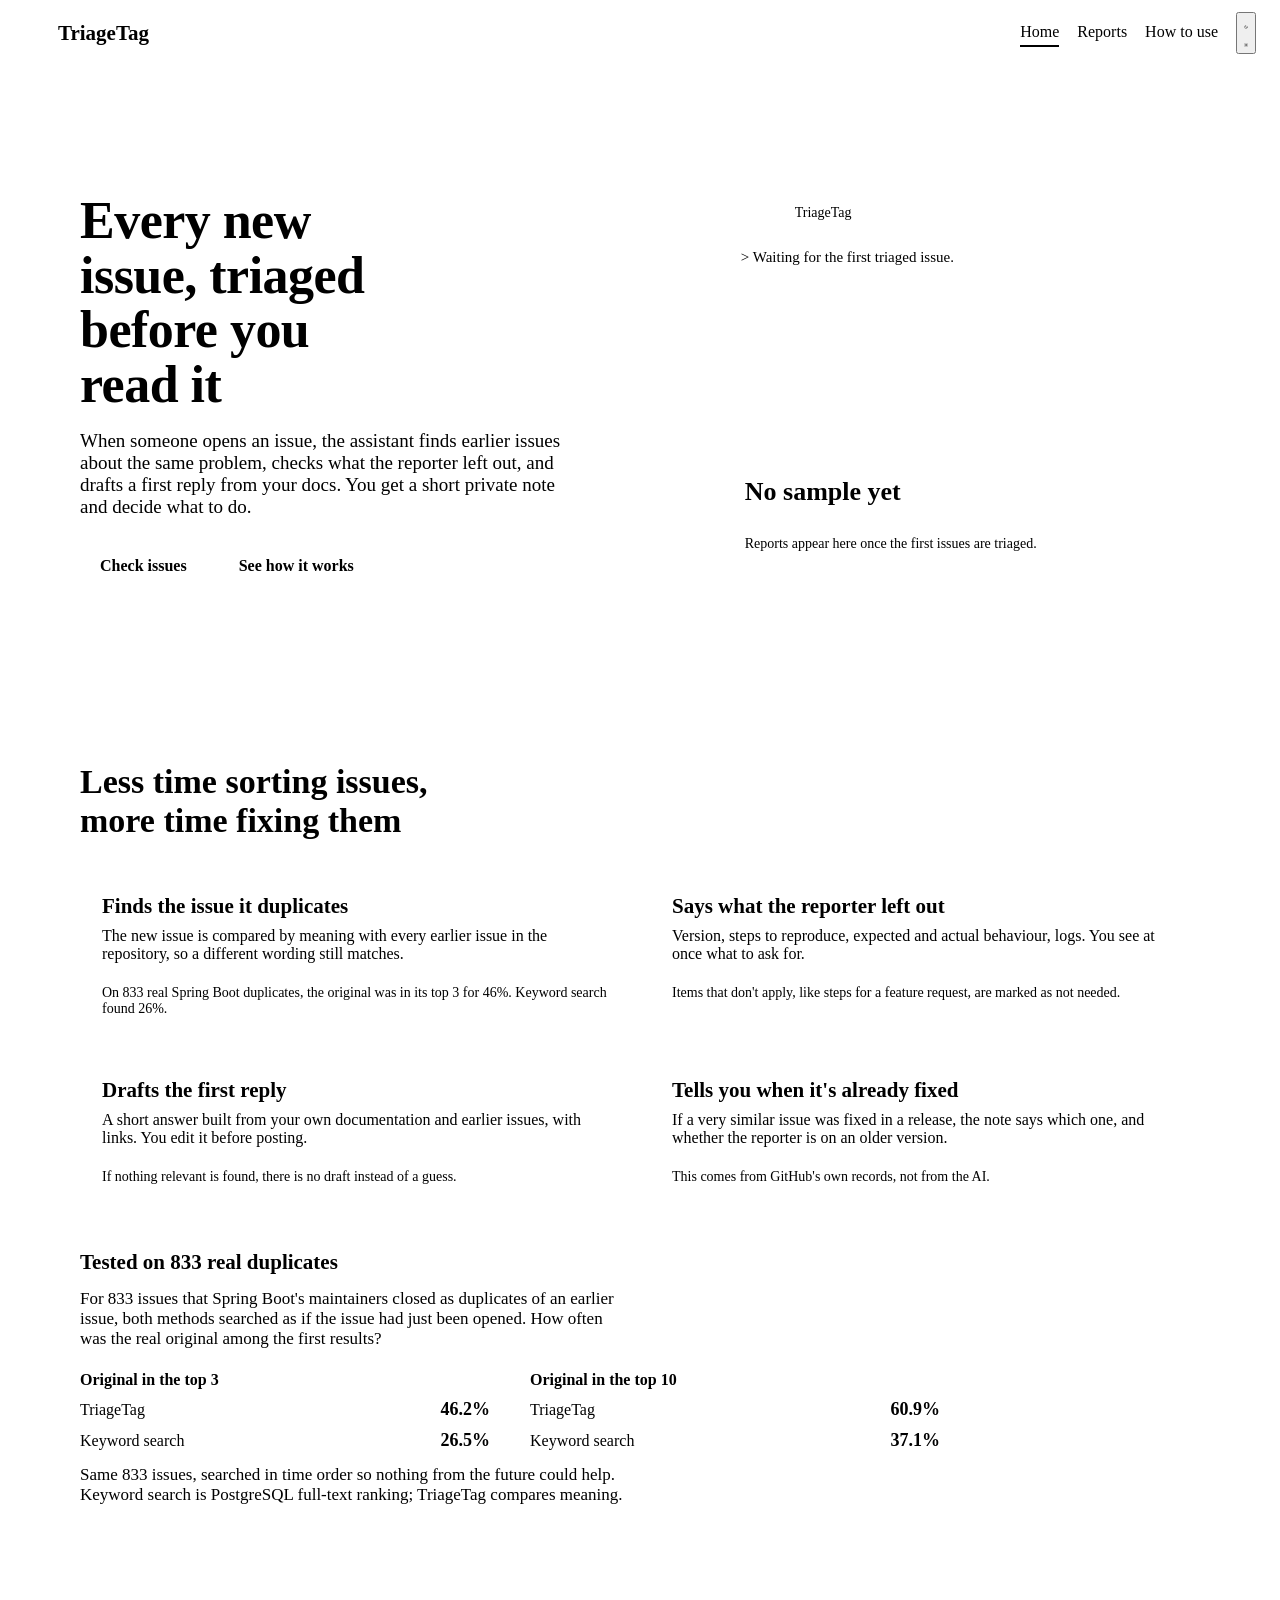
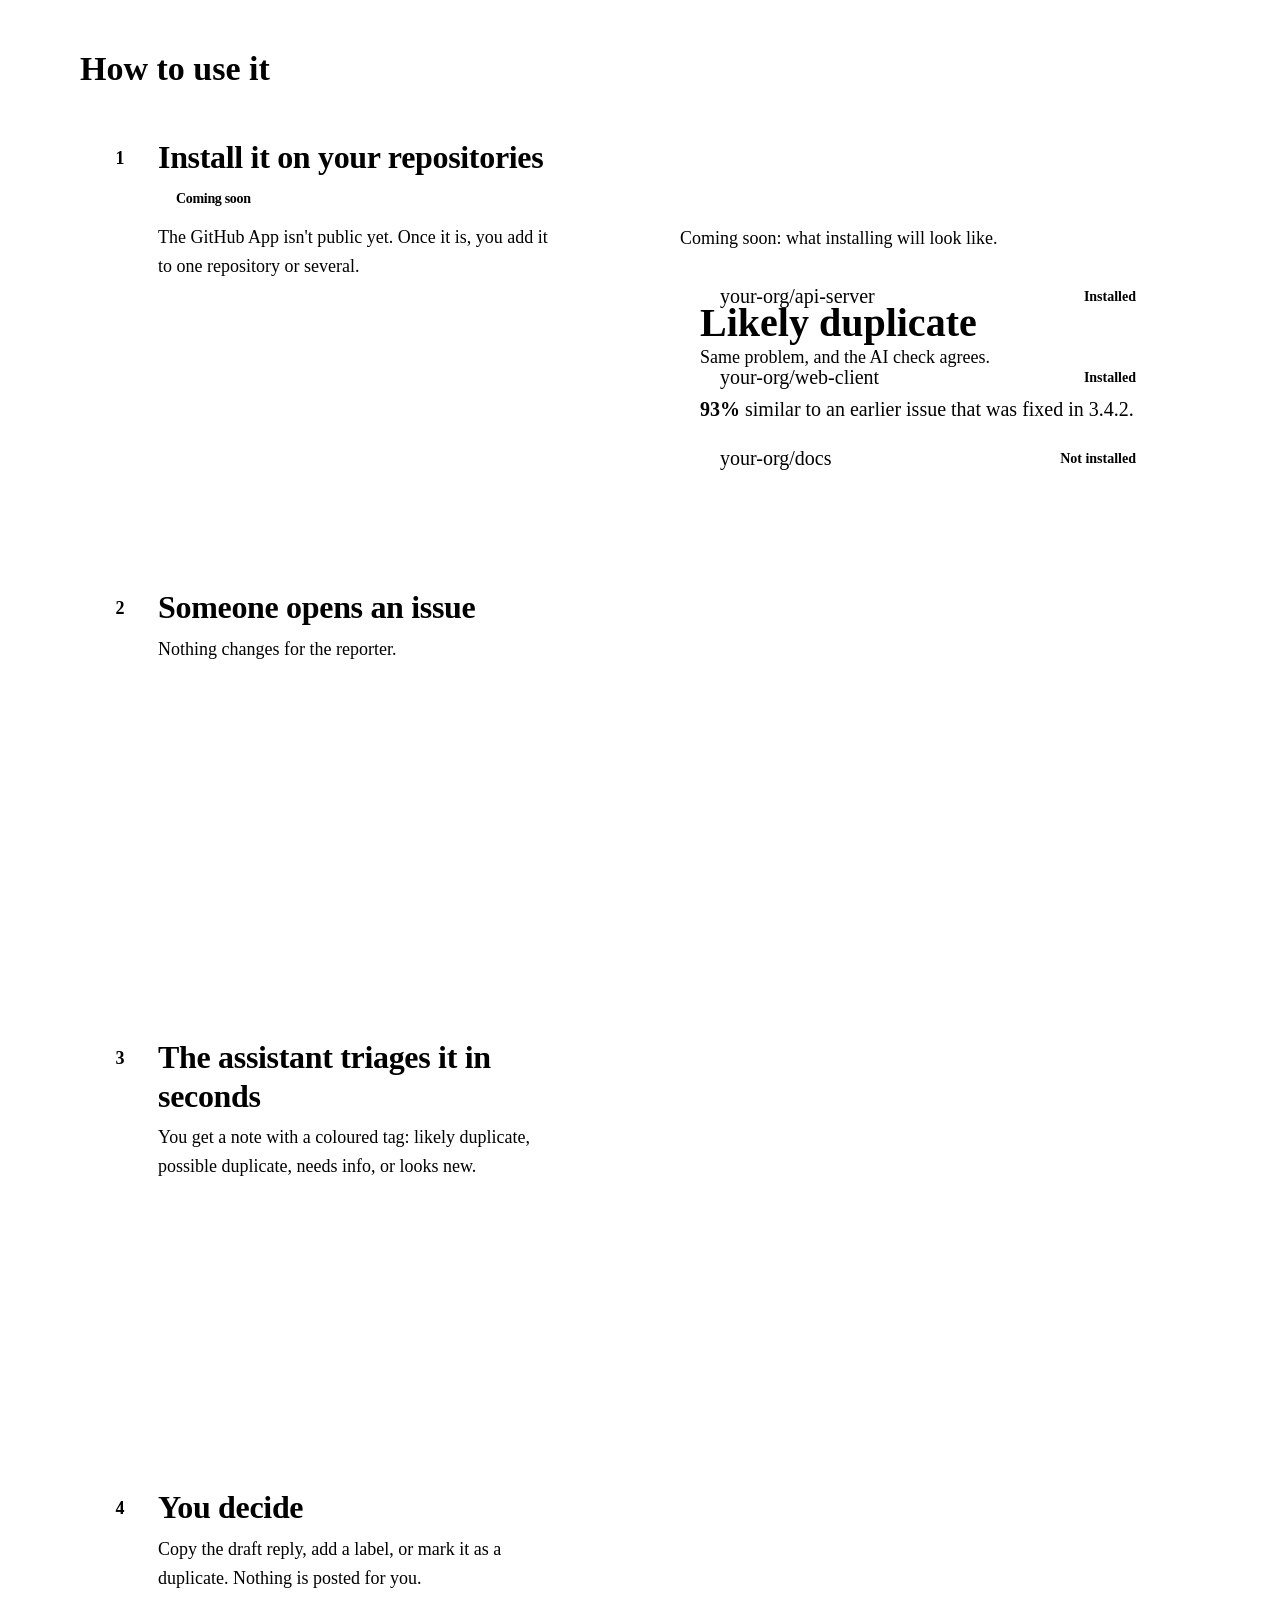
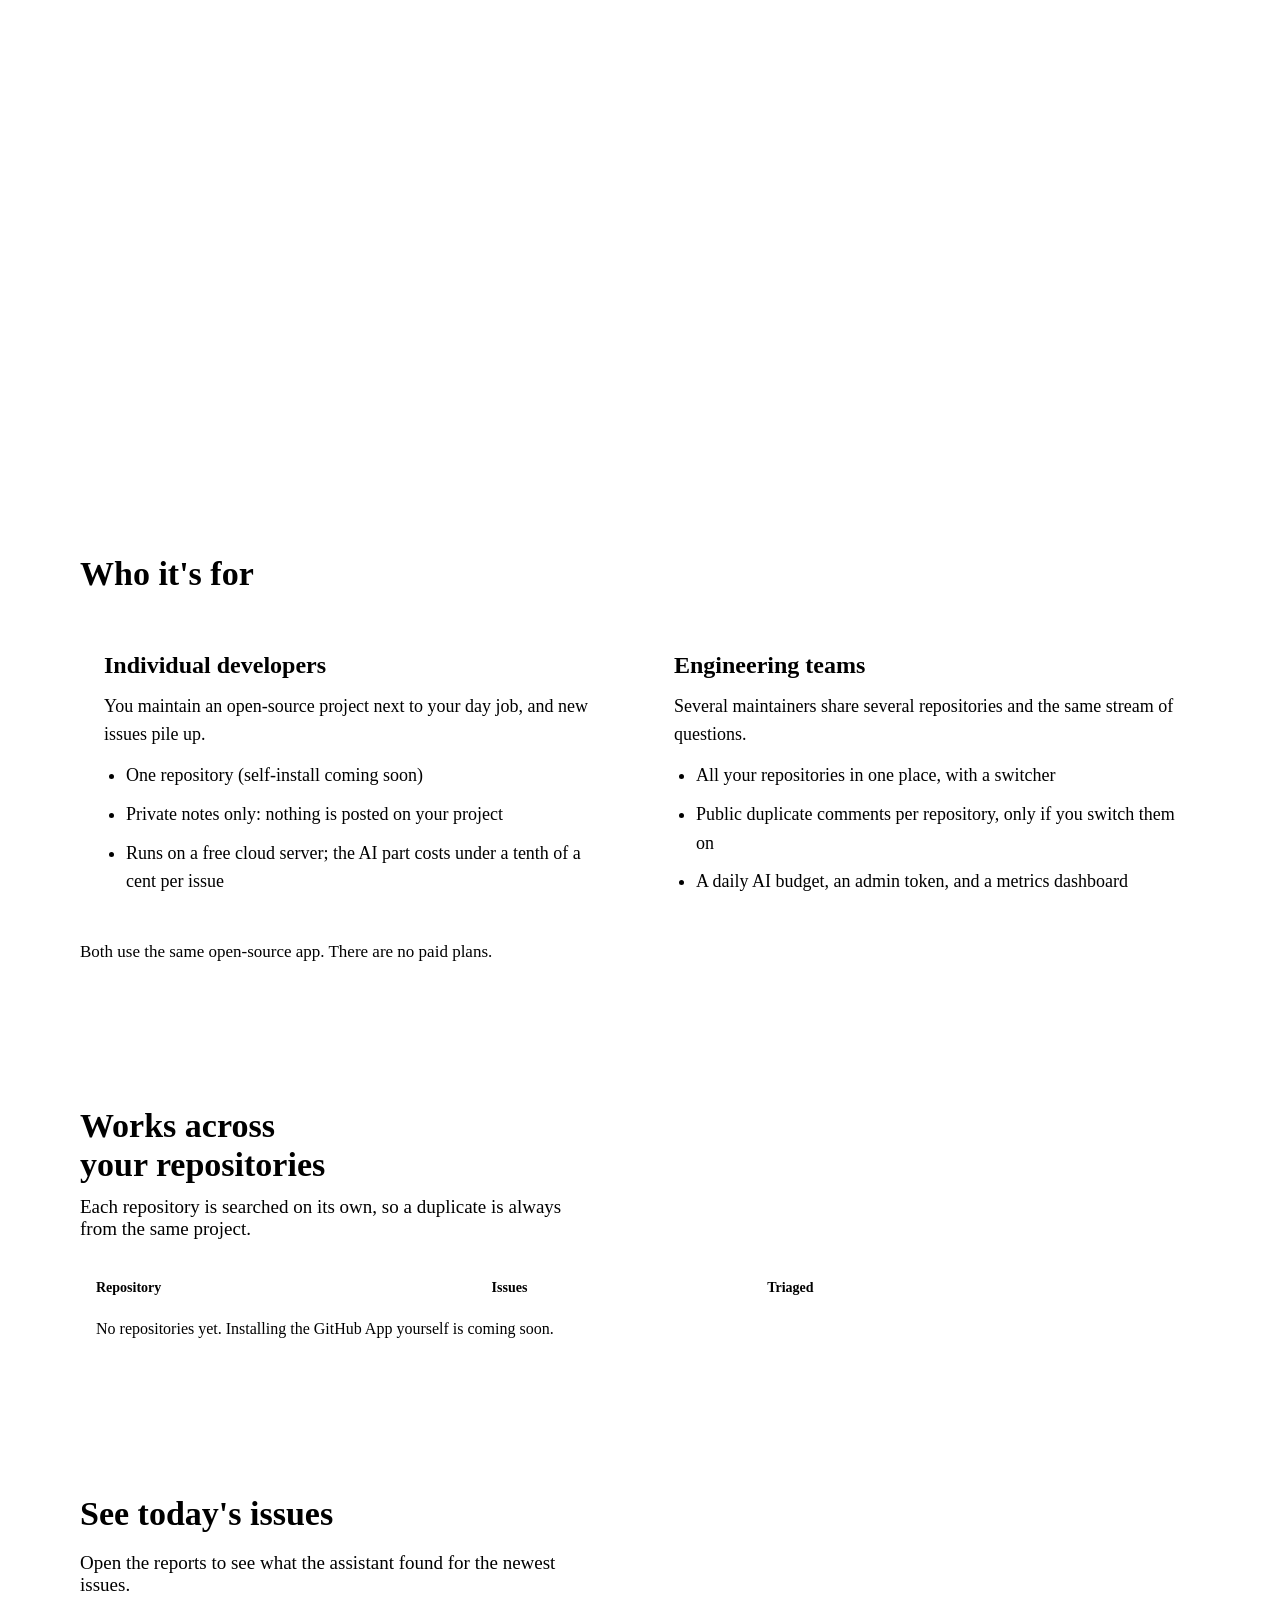
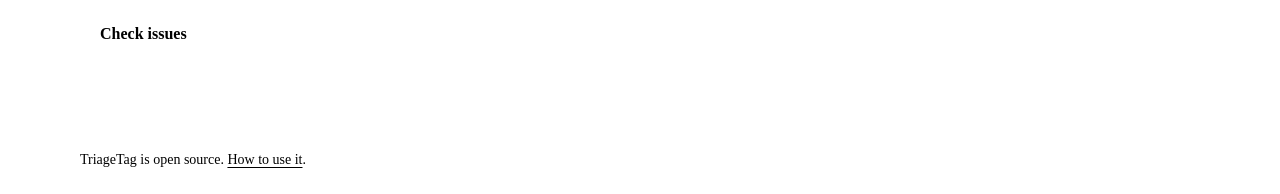
==== commit 16afa5d4: "UI loop round 15: animated comparison bars with the replay's real numbers; How to use step 4 always " ====
--- a/src/main/resources/static/index.html
+++ b/src/main/resources/static/index.html
@@ -88,16 +88,33 @@
   .benefit.green { background: var(--green-tint); border-color: transparent; box-shadow: inset 0 3px 0 var(--green); }
   .benefit.amber { background: var(--amber-tint); border-color: transparent; box-shadow: inset 0 3px 0 var(--amber); }
   .benefit .fact { border-top-color: color-mix(in srgb, var(--ink) 14%, transparent); }
+  /* Comparison bars. They rest at their real width; JS adds .pending until the block scrolls into view, then they grow. */
+  .proof { margin-top: 44px; display: grid; gap: 14px; max-width: 860px; }
+  .proof > .muted { font-size: 17px; max-width: 64ch; }
+  .bar-groups { display: grid; grid-template-columns: repeat(2, minmax(0, 1fr)); gap: 28px 40px; margin-top: 8px; }
+  @media (max-width: 720px) { .bar-groups { grid-template-columns: minmax(0, 1fr); } }
+  .bar-group { display: grid; gap: 10px; }
+  .bg-label { font-weight: 600; font-size: 16px; }
+  .bar-row { display: grid; grid-template-columns: 150px minmax(0, 1fr) 64px; gap: 12px; align-items: center; font-size: 16px; }
+  .bar-row .lbl { white-space: nowrap; }   /* not .who: that class is the Who it's for card grid */
+  @media (max-width: 720px) { .bar-row { grid-template-columns: 116px minmax(0, 1fr) 56px; } }   /* after .bar-row so it wins on phones */
+  .bar-row b { font-variant-numeric: tabular-nums; text-align: right; font-size: 18px; }
+  .bar-row.kw { color: var(--muted); } .bar-row.kw b { font-weight: 600; }
+  .track { height: 14px; border-radius: 7px; background: var(--paper-2); box-shadow: inset 0 0 0 1px var(--line); overflow: hidden; }
+  .fill { height: 100%; width: var(--v); border-radius: 7px; }
+  .bar-row.tt .fill { background: var(--red); } .bar-row.kw .fill { background: var(--grey); }
+  .proof.pending .fill { width: 0; }
+  @media (prefers-reduced-motion: no-preference) { .fill { transition: width 1.1s cubic-bezier(.2, .8, .2, 1); } .bar-row.kw .fill { transition-delay: .15s; } }
   /* Sections alternate: the page background (warm paper / ink), then a lighter band, so each reads as its own stop. */
   section.band { --base: var(--band); background: var(--band); }
 
   /* How to use: steps + animated stage */
   .how { display: grid; grid-template-columns: minmax(0, 1fr) minmax(0, 560px); gap: 48px; margin-top: 32px; align-items: start; }
-  @media (max-width: 900px) { .how { grid-template-columns: 1fr; } .how .stage { order: -1; top: 8px; z-index: 2; }   /* .how raises specificity: the desktop .stage rule comes later */ .steps > li { min-height: 40vh; } .how .steps .t { font-size: 24px; } .how .steps .d { font-size: 18px; } .how .stage { padding: 22px; min-height: 0; } .how .scene { inset: 22px; } .who .persona { font-size: 18px; } .who .persona h3 { font-size: 24px; } .how .gh-issue { padding: 16px 18px; font-size: 15px; } .how .gh-issue b { font-size: 18px; } .how .repo-chip { padding: 12px 14px; font-size: 16px; } .how .reply { font-size: 16px; padding: 14px 16px; } }
+  @media (max-width: 900px) { .how { grid-template-columns: 1fr; } .how .stage { order: -1; top: 8px; z-index: 2; }   /* .how raises specificity: the desktop .stage rule comes later */ .steps > li { min-height: 40vh; } .how .steps > li:last-child { min-height: 24vh; } .how .steps .t { font-size: 24px; } .how .steps .d { font-size: 18px; } .how .stage { padding: 22px; min-height: 0; } .how .scene { inset: 22px; } .who .persona { font-size: 18px; } .who .persona h3 { font-size: 24px; } .how .gh-issue { padding: 16px 18px; font-size: 15px; } .how .gh-issue b { font-size: 18px; } .how .repo-chip { padding: 12px 14px; font-size: 16px; } .how .reply { font-size: 16px; padding: 14px 16px; } }
   .steps-wrap { position: relative; }
   .steps { list-style: none; margin: 0; padding: 0; display: grid; gap: 0; position: relative; }
   .steps > li { min-height: 50vh; }            /* half a screen of scrolling per step: the line still moves, without empty gaps */
-  .steps > li:last-child { min-height: 0; }
+  .steps > li:last-child { min-height: 540px; }   /* room after step 4, so it reaches the activation line while the picture is still pinned */
   /* The rail joins the four numbers; its fill follows the scroll (set in setupSteps). */
   .rail { position: absolute; left: 39px; width: 2px; background: var(--line); border-radius: 1px; }
   .rail-fill { width: 100%; height: 0; background: var(--ink); border-radius: 1px; }
@@ -226,6 +243,26 @@
           <p class="muted">If a very similar issue was fixed in a release, the note says which one, and whether the reporter is on an older version.</p>
           <p class="fact">This comes from GitHub's own records, not from the AI.</p>
         </div>
+      </div>
+      <!-- The measured result behind "finds the issue it duplicates": real numbers from the replay over 833 duplicates. -->
+      <div class="proof" id="proof">
+        <h3>Tested on 833 real duplicates</h3>
+        <p class="muted">For 833 issues that Spring Boot's maintainers closed as duplicates of an earlier issue, both methods
+          searched as if the issue had just been opened. How often was the real original among the first results?</p>
+        <div class="bar-groups">
+          <div class="bar-group" role="group" aria-label="Original found in the top 3">
+            <div class="bg-label">Original in the top 3</div>
+            <div class="bar-row tt"><span class="lbl">TriageTag</span><div class="track"><div class="fill" style="--v:46.2%"></div></div><b>46.2%</b></div>
+            <div class="bar-row kw"><span class="lbl">Keyword search</span><div class="track"><div class="fill" style="--v:26.5%"></div></div><b>26.5%</b></div>
+          </div>
+          <div class="bar-group" role="group" aria-label="Original found in the top 10">
+            <div class="bg-label">Original in the top 10</div>
+            <div class="bar-row tt"><span class="lbl">TriageTag</span><div class="track"><div class="fill" style="--v:60.9%"></div></div><b>60.9%</b></div>
+            <div class="bar-row kw"><span class="lbl">Keyword search</span><div class="track"><div class="fill" style="--v:37.1%"></div></div><b>37.1%</b></div>
+          </div>
+        </div>
+        <p class="small muted">Same 833 issues, searched in time order so nothing from the future could help. Keyword search is
+          PostgreSQL full-text ranking; TriageTag compares meaning.</p>
       </div>
     </div>
   </section>
@@ -456,6 +493,11 @@
       // The last step sits too low to reach that line before the section ends (the picture stops being pinned and both
       // scroll away together), so it becomes active once the end of the steps comes up to the bottom of the picture.
       if (beside && wrap.getBoundingClientRect().bottom <= stage.bottom + 40) i = circles.length - 1;
+      // ...and when the page can't scroll any further, the last step counts once at least half of it is visible.
+      const lastBox = buttons[buttons.length - 1].getBoundingClientRect();
+      const visible = Math.max(0, Math.min(lastBox.bottom, innerHeight) - Math.max(lastBox.top, 0));
+      const atBottom = innerHeight + scrollY >= document.documentElement.scrollHeight - 2;
+      if (atBottom && visible >= lastBox.height / 2) i = circles.length - 1;
       show(i);
     }
     const request = () => { if (!queued) { queued = true; requestAnimationFrame(onScroll); } };
@@ -468,8 +510,20 @@
   }
 
 
+  // --- 2b. the comparison bars grow when they come into view (they already show their values if this never runs) ---
+  function setupProof() {
+    const proof = $('proof');
+    if (!proof || !('IntersectionObserver' in window) || window.matchMedia('(prefers-reduced-motion: reduce)').matches) return;
+    proof.classList.add('pending');
+    const seen = new IntersectionObserver((entries) => {
+      if (entries.some(e => e.isIntersecting)) { proof.classList.remove('pending'); seen.disconnect(); }
+    }, { threshold: 0.4 });
+    seen.observe(proof);
+  }
+
   (async function start() {
     setupSteps();
+    setupProof();
     let settings = null, repos = [];
     try { settings = await (await fetch('/settings')).json(); } catch { settings = null; }
     try { const response = await fetch('/repos'); repos = response.ok ? await response.json() : []; } catch { repos = []; }
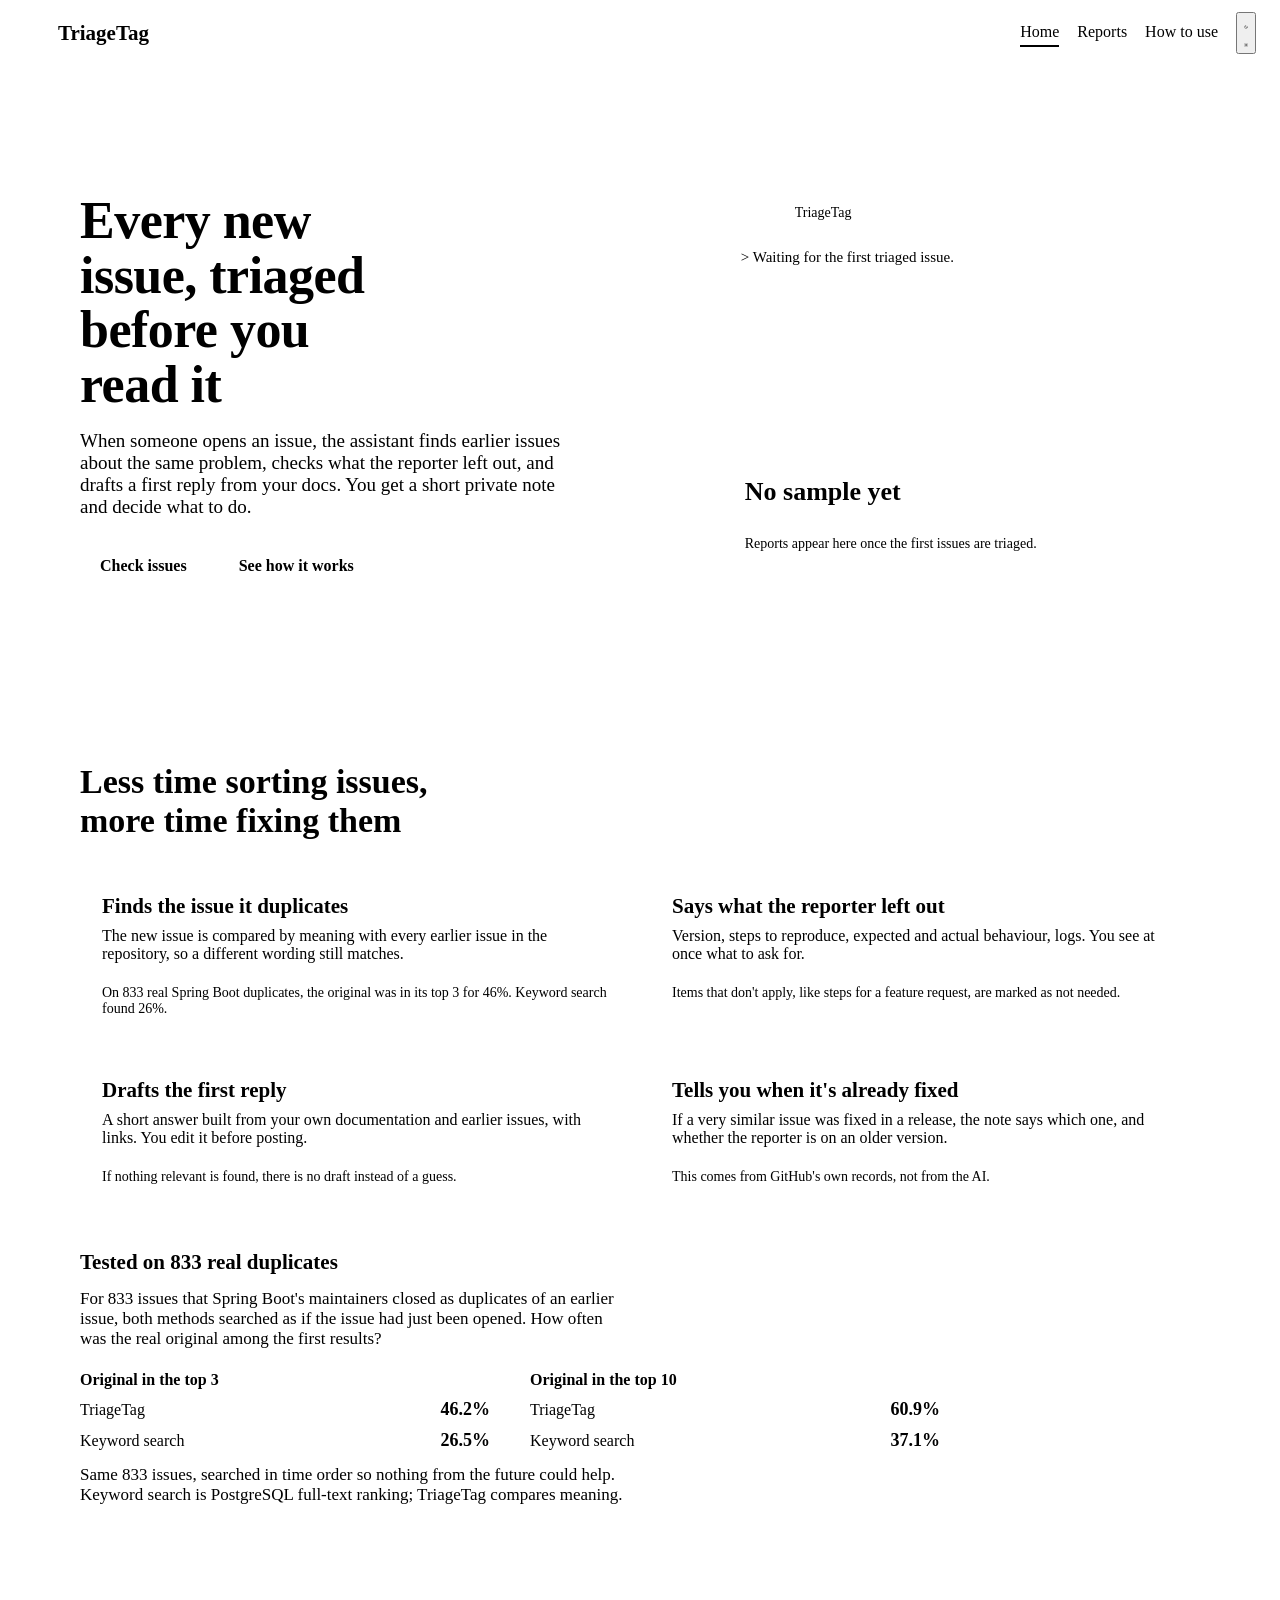
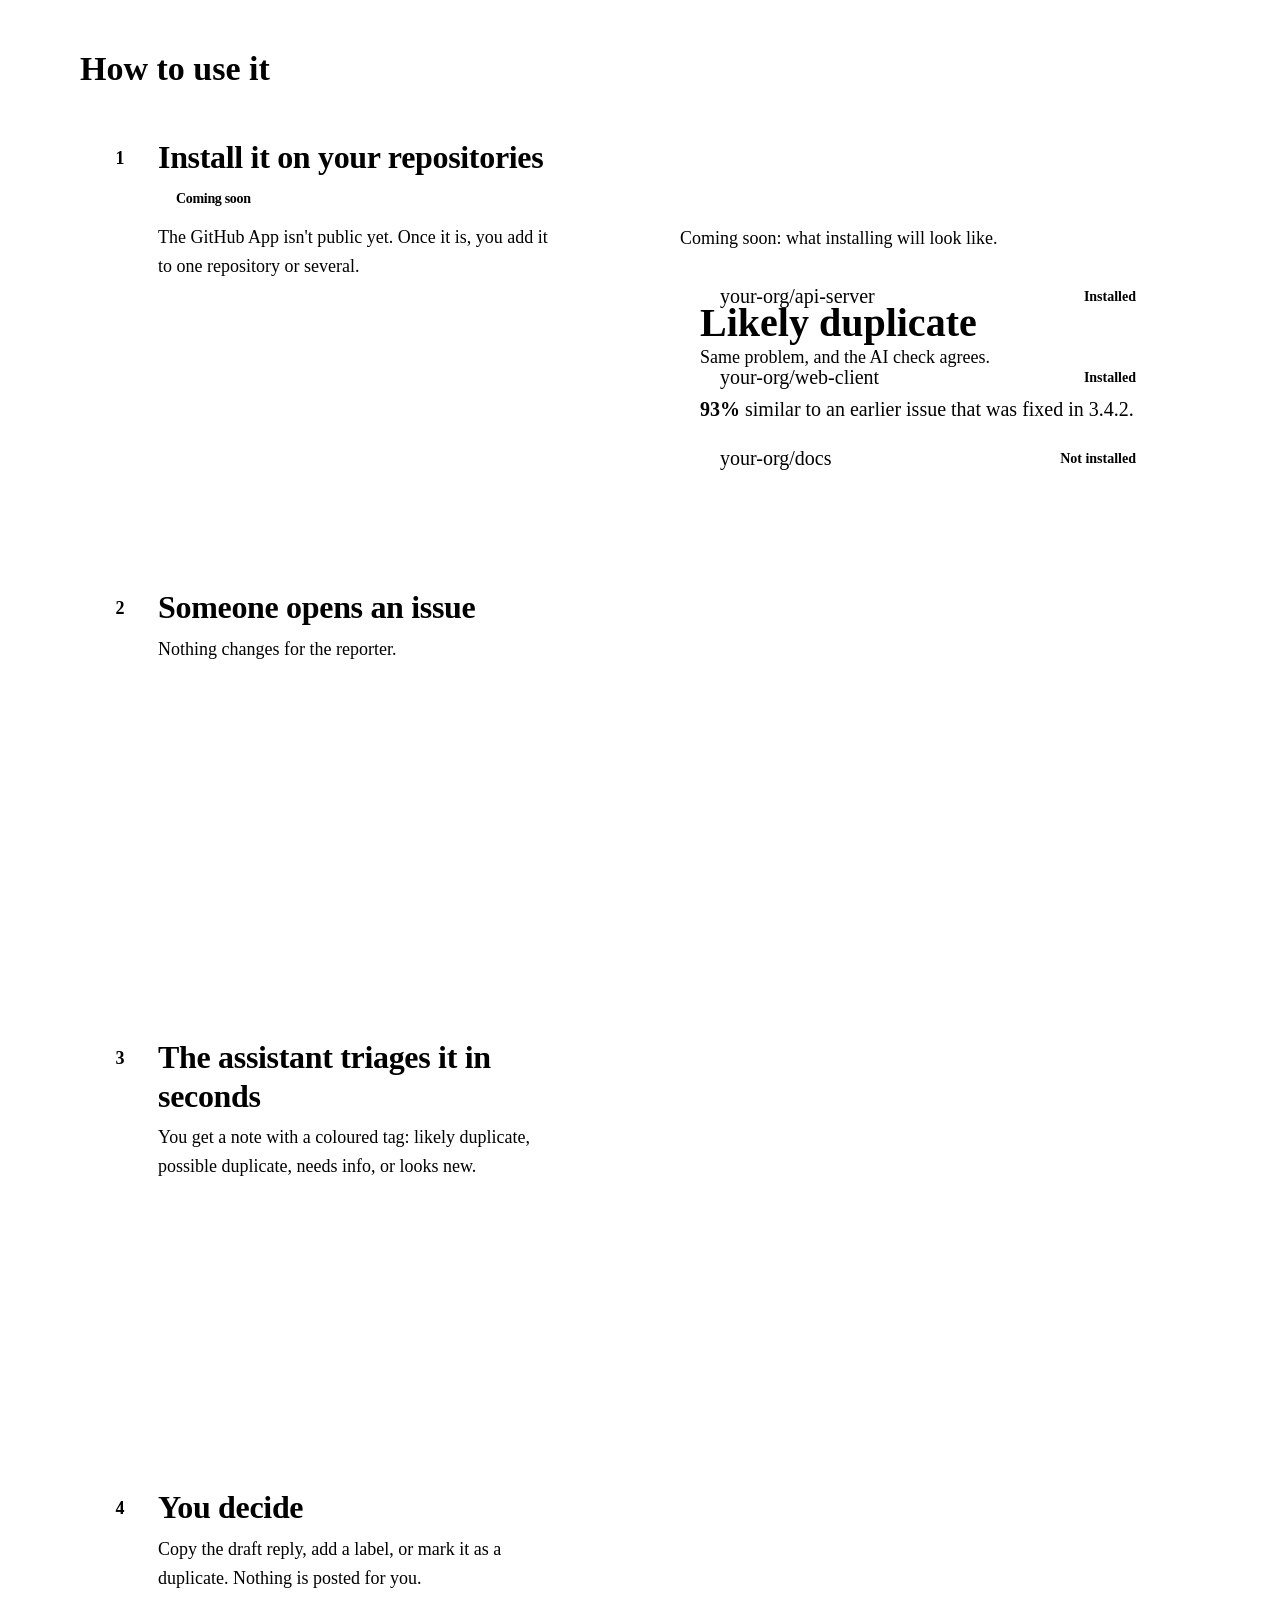
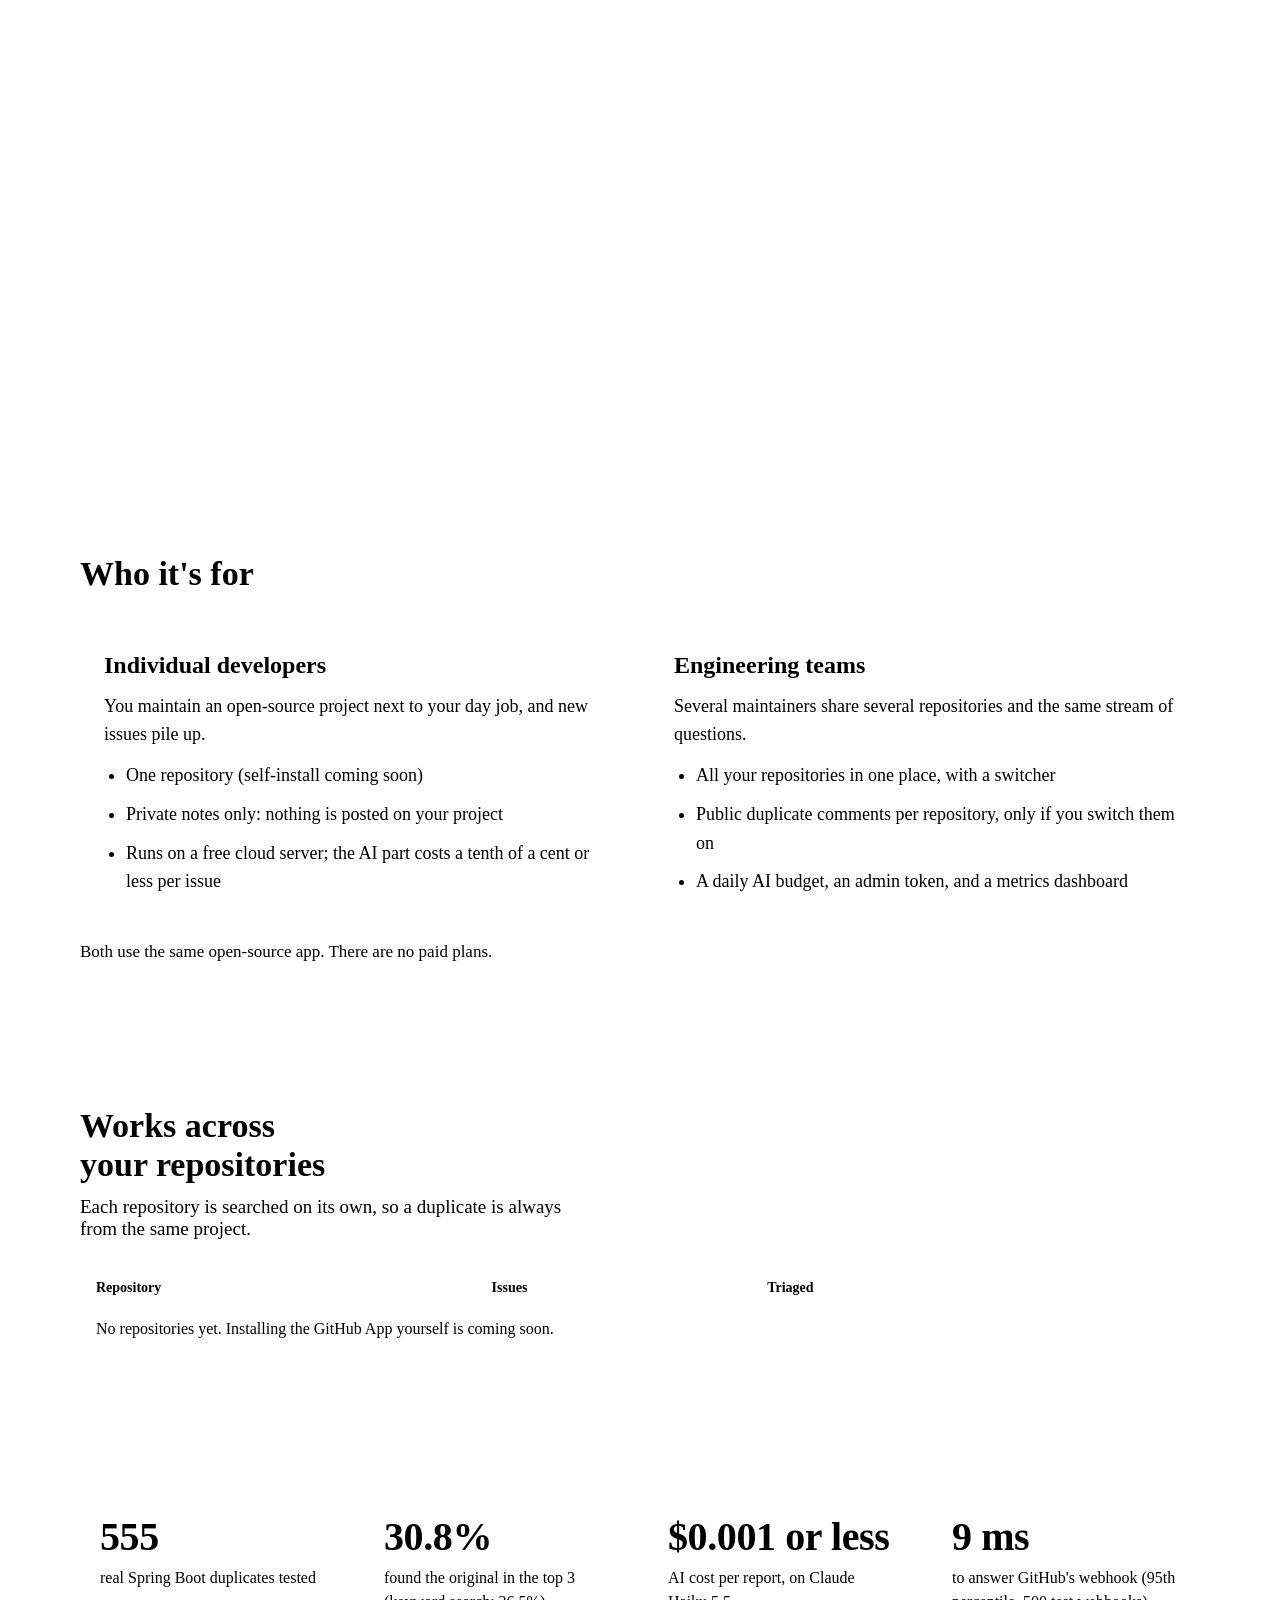
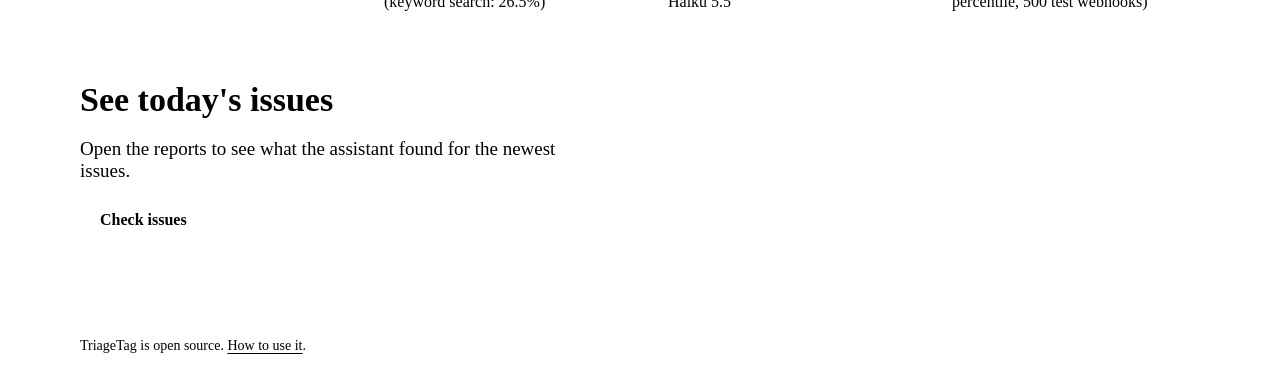
==== commit ce84a87d: "UI loop round 17: rising number tiles with the project's measured figures; honest cost wording Co-Au" ====
--- a/src/main/resources/static/index.html
+++ b/src/main/resources/static/index.html
@@ -118,6 +118,23 @@
   /* The rail joins the four numbers; its fill follows the scroll (set in setupSteps). */
   .rail { position: absolute; left: 39px; width: 2px; background: var(--line); border-radius: 1px; }
   .rail-fill { width: 100%; height: 0; background: var(--ink); border-radius: 1px; }
+  /* The marker rides the end of the fill, so you can see where you are on the line. */
+  .rail-dot { position: absolute; left: 50%; top: 0; width: 16px; height: 16px; margin: -8px 0 0 -8px; border-radius: 50%;   /* passes behind the step numbers (they sit above it) */
+              background: var(--ink); box-shadow: 0 0 0 4px color-mix(in srgb, var(--ink) 15%, transparent); }   /* ink, not amber: amber means "possible duplicate" */
+  /* Each picture plays a short entrance when its step becomes active (only without reduced motion). */
+  @media (prefers-reduced-motion: no-preference) {
+    .scene.on .repo-chip { animation: chip-in .45s cubic-bezier(.2, .8, .2, 1) both; }
+    .scene.on .repo-chip:nth-of-type(2) { animation-delay: .15s; } .scene.on .repo-chip:nth-of-type(3) { animation-delay: .3s; }
+    .scene.on .repo-chip .ok { animation: chip-in .3s ease-out both; animation-delay: inherit; }
+    .scene.on .gh-issue { animation: drop-in .6s cubic-bezier(.2, .8, .2, 1) both; }
+    .scene.on .tag { animation: swing 1.1s cubic-bezier(.3, .7, .3, 1) both; transform-origin: 50% 16px; }
+    .scene.on .reply { animation: chip-in .5s cubic-bezier(.2, .8, .2, 1) both; }
+    .scene.on .actions span { animation: chip-in .35s ease-out both; }
+    .scene.on .actions span:nth-child(1) { animation-delay: .35s; } .scene.on .actions span:nth-child(2) { animation-delay: .45s; } .scene.on .actions span:nth-child(3) { animation-delay: .55s; }
+    @keyframes chip-in { from { opacity: 0; transform: translateX(-14px); } to { opacity: 1; transform: none; } }
+    @keyframes drop-in { from { opacity: 0; transform: translateY(-22px) scale(.97); } 70% { transform: translateY(3px); } to { opacity: 1; transform: none; } }
+    .rail-dot { transition: top .12s linear; }
+  }
   .steps .n { position: relative; z-index: 1; background: var(--bg); }
   .steps button.done .n { background: var(--ink); color: var(--paper); box-shadow: none; }
   .steps button { width: 100%; text-align: left; border: 0; background: none; color: var(--ink); border-radius: 8px; padding: 18px 20px;
@@ -166,6 +183,18 @@
 
   /* Closing */
   .closing { text-align: left; display: grid; gap: 18px; justify-items: start; }
+  /* The numbers: four equal tiles (different units, so no bar heights that would suggest a comparison). They rest in place;
+     JS adds .pending until they scroll into view, then they rise one after another and count up. */
+  .numbers { width: 100%; display: grid; grid-template-columns: repeat(4, minmax(0, 1fr)); gap: 16px; margin-bottom: 28px; }
+  @media (max-width: 900px) { .numbers { grid-template-columns: repeat(2, minmax(0, 1fr)); } }
+  .stat-tile { background: var(--paper); border: 1px solid var(--line); border-radius: 12px; padding: 22px 20px 20px; display: grid; gap: 8px; align-content: start; }
+  .stat { font-family: var(--display); font-size: 40px; line-height: 1.05; font-weight: 700; letter-spacing: -.01em; font-variant-numeric: tabular-nums; }
+  .stat-tile span { color: var(--muted); font-size: 16px; line-height: 1.5; }
+  .numbers.pending .stat-tile { opacity: 0; transform: translateY(28px); }
+  @media (prefers-reduced-motion: no-preference) {
+    .stat-tile { transition: opacity .6s ease, transform .7s cubic-bezier(.2, .8, .2, 1); transition-delay: calc(var(--i) * 120ms); }
+  }
+  @media (max-width: 480px) { .stat { font-size: 32px; } }
   footer { border-top: 1px solid var(--line); padding-block: 26px; color: var(--faint); font-size: 14px; }
 </style>
 <link rel="preconnect" href="https://fonts.googleapis.com">
@@ -273,7 +302,7 @@
       <h2 id="how-heading">How to use it</h2>
       <div class="how">
         <div class="steps-wrap">
-        <div class="rail" id="rail" aria-hidden="true"><div class="rail-fill" id="rail-fill"></div></div>
+        <div class="rail" id="rail" aria-hidden="true"><div class="rail-fill" id="rail-fill"></div><div class="rail-dot" id="rail-dot"></div></div>
         <ol class="steps" id="steps">
           <li><button type="button" data-step="0"><span class="n" aria-hidden="true">1</span><span><span class="t">Install it on your repositories<span class="soon">Coming soon</span></span><span class="d">The GitHub App isn't public yet. Once it is, you add it to one repository or several.</span></span></button></li>
           <li><button type="button" data-step="1"><span class="n" aria-hidden="true">2</span><span><span class="t">Someone opens an issue</span><span class="d">Nothing changes for the reporter.</span></span></button></li>
@@ -316,7 +345,7 @@
           <ul>
             <li>One repository (self-install coming soon)</li>
             <li>Private notes only: nothing is posted on your project</li>
-            <li>Runs on a free cloud server; the AI part costs under a tenth of a cent per issue</li>
+            <li>Runs on a free cloud server; the AI part costs a tenth of a cent or less per issue</li>
           </ul>
         </div>
         <div class="persona team">
@@ -347,6 +376,13 @@
 
   <section class="block band wash-blue">
     <div class="wrap closing">
+      <!-- The project's own measured numbers (README "Results" and the load test), rising in one after another. -->
+      <div class="numbers" id="numbers" role="list">
+        <div class="stat-tile" role="listitem" style="--i:0"><b class="stat" data-to="833">833</b><span>real Spring Boot duplicates tested</span></div>
+        <div class="stat-tile" role="listitem" style="--i:1"><b class="stat" data-to="46.2" data-dec="1" data-suffix="%">46.2%</b><span>found the original in the top 3 (keyword search: 26.5%)</span></div>
+        <div class="stat-tile" role="listitem" style="--i:2"><b class="stat">$0.001 or less</b><span>AI cost per report, on Claude Haiku 5.5</span></div>
+        <div class="stat-tile" role="listitem" style="--i:3"><b class="stat" data-to="13" data-suffix=" ms">13 ms</b><span>to answer GitHub's webhook (95th percentile, 500 test webhooks)</span></div>
+      </div>
       <h2>See today's issues</h2>
       <p class="lede">Open the reports to see what the assistant found for the newest issues.</p>
       <a class="btn" href="/app.html">Check issues</a>
@@ -461,7 +497,7 @@
     const buttons = [...document.querySelectorAll('#steps button')];
     const scenes = [...document.querySelectorAll('.scene')];
     const circles = buttons.map(b => b.querySelector('.n'));
-    const rail = $('rail'), fill = $('rail-fill'), wrap = document.querySelector('.steps-wrap');
+    const rail = $('rail'), fill = $('rail-fill'), dot = $('rail-dot'), wrap = document.querySelector('.steps-wrap');
     let current = -1, queued = false;
     const centre = (node) => { const r = node.getBoundingClientRect(); return r.top + r.height / 2; };
     function show(i) {
@@ -488,6 +524,7 @@
       const r = rail.getBoundingClientRect();
       const done = Math.max(0, Math.min(1, (mid - r.top) / Math.max(1, r.height)));
       fill.style.height = `${done * 100}%`;
+      dot.style.top = `${done * 100}%`;
       let i = 0;
       circles.forEach((c, k) => { if (centre(c) <= mid) i = k; });
       // The last step sits too low to reach that line before the section ends (the picture stops being pinned and both
@@ -521,9 +558,33 @@
     seen.observe(proof);
   }
 
+  // --- 5b. the numbers rise in when they come into view and count up from zero (they show their real values without JS) ---
+  function setupNumbers() {
+    const box = $('numbers');
+    if (!box || !('IntersectionObserver' in window) || window.matchMedia('(prefers-reduced-motion: reduce)').matches) return;
+    box.classList.add('pending');
+    const countUp = (b) => {
+      const to = parseFloat(b.dataset.to), dec = +(b.dataset.dec || 0), suffix = b.dataset.suffix || '', start = performance.now();
+      const step = (now) => {
+        const t = Math.min(1, (now - start) / 1100), eased = 1 - Math.pow(1 - t, 3);
+        b.textContent = (to * eased).toLocaleString('en-US', { minimumFractionDigits: dec, maximumFractionDigits: dec }) + suffix;
+        if (t < 1) requestAnimationFrame(step);
+      };
+      requestAnimationFrame(step);   // the final value is already in the page; it only changes once frames run
+    };
+    const seen = new IntersectionObserver((entries) => {
+      if (!entries.some(e => e.isIntersecting)) return;
+      box.classList.remove('pending');
+      box.querySelectorAll('.stat[data-to]').forEach(countUp);
+      seen.disconnect();
+    }, { threshold: 0.35 });
+    seen.observe(box);
+  }
+
   (async function start() {
     setupSteps();
     setupProof();
+    setupNumbers();
     let settings = null, repos = [];
     try { settings = await (await fetch('/settings')).json(); } catch { settings = null; }
     try { const response = await fetch('/repos'); repos = response.ok ? await response.json() : []; } catch { repos = []; }
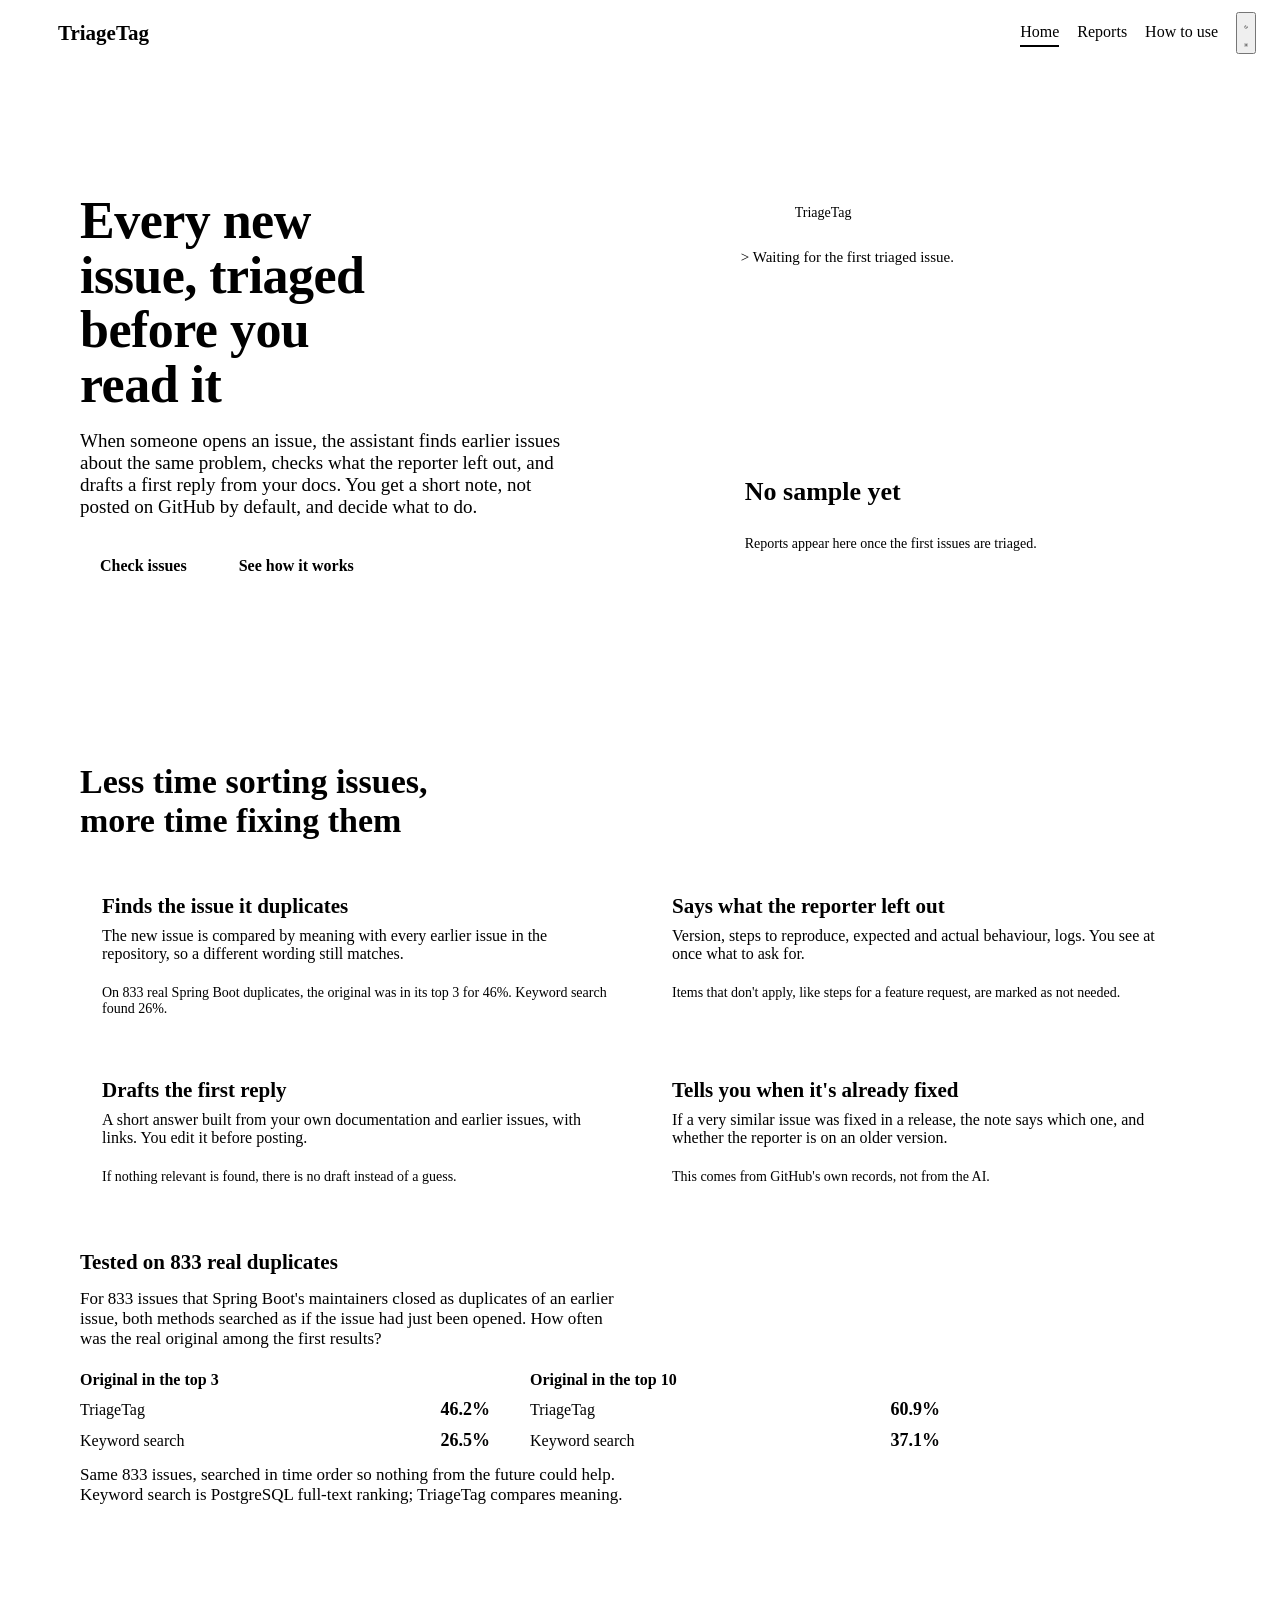
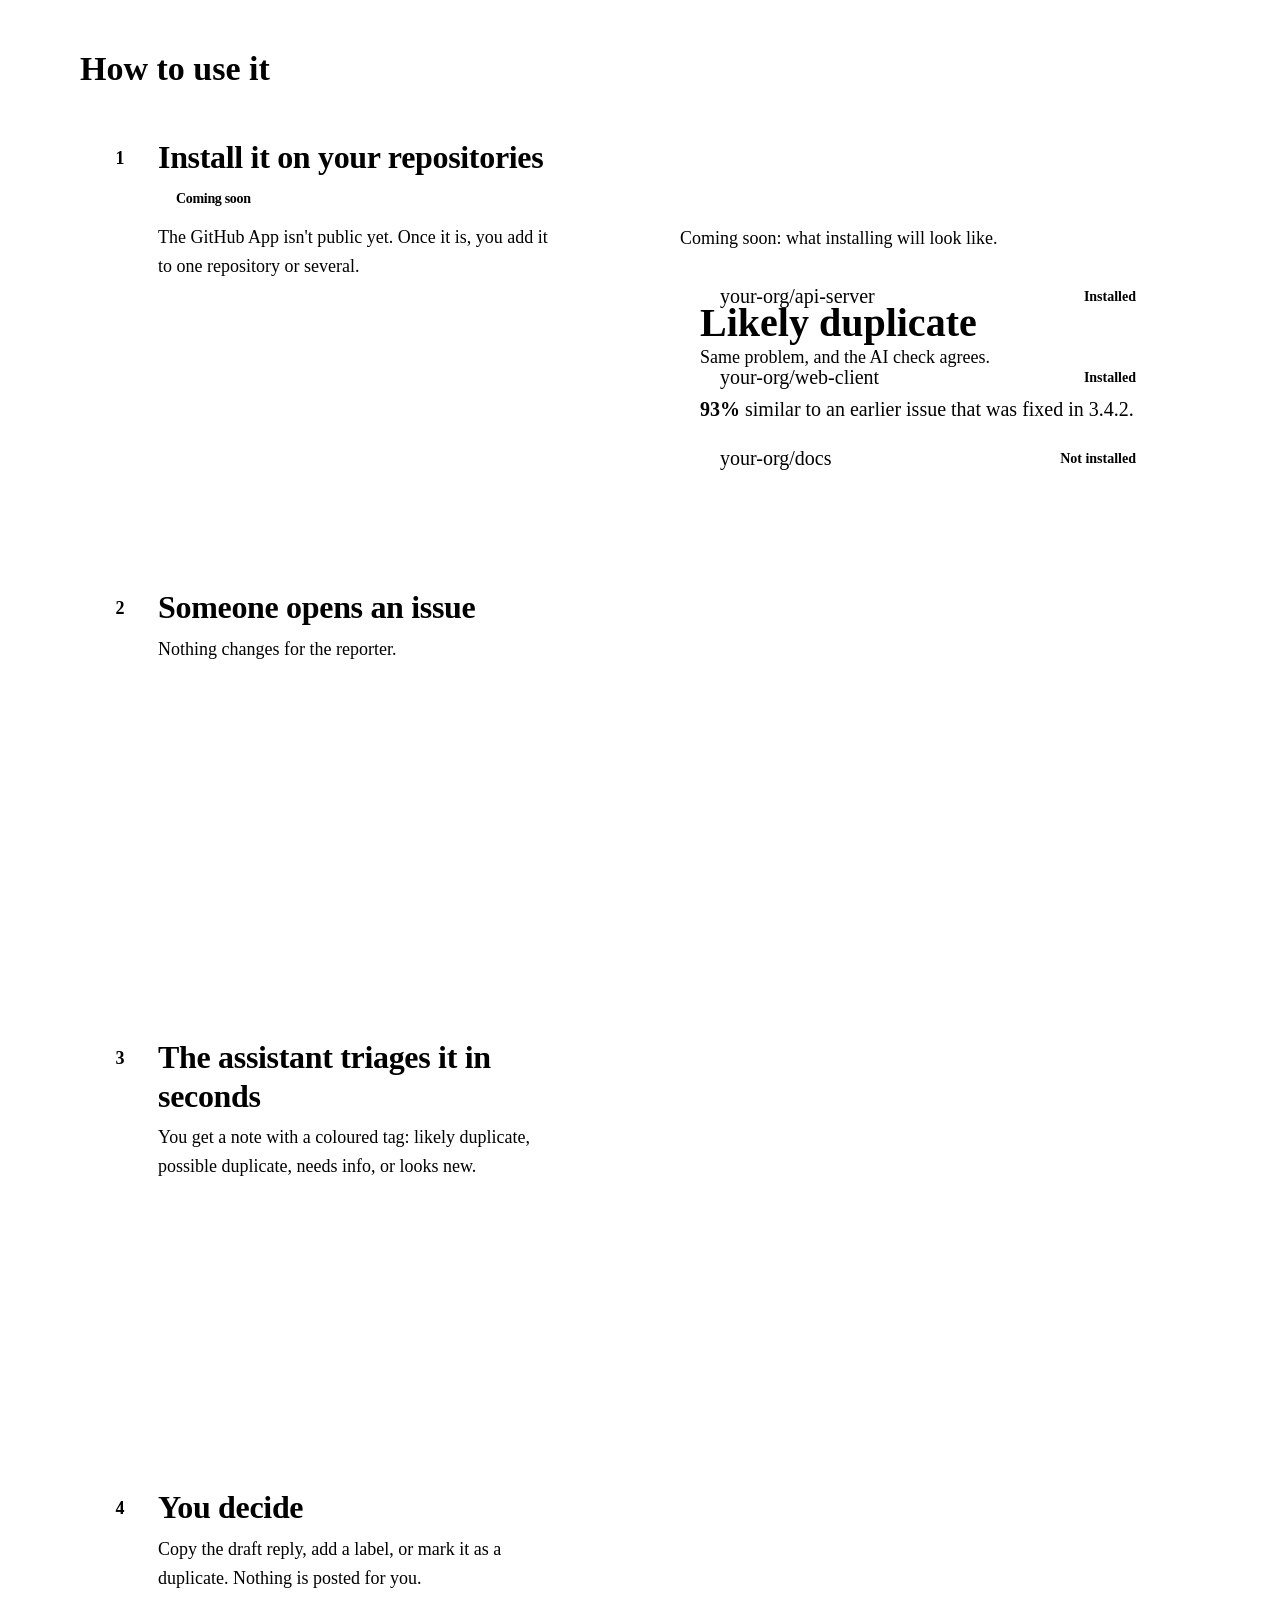
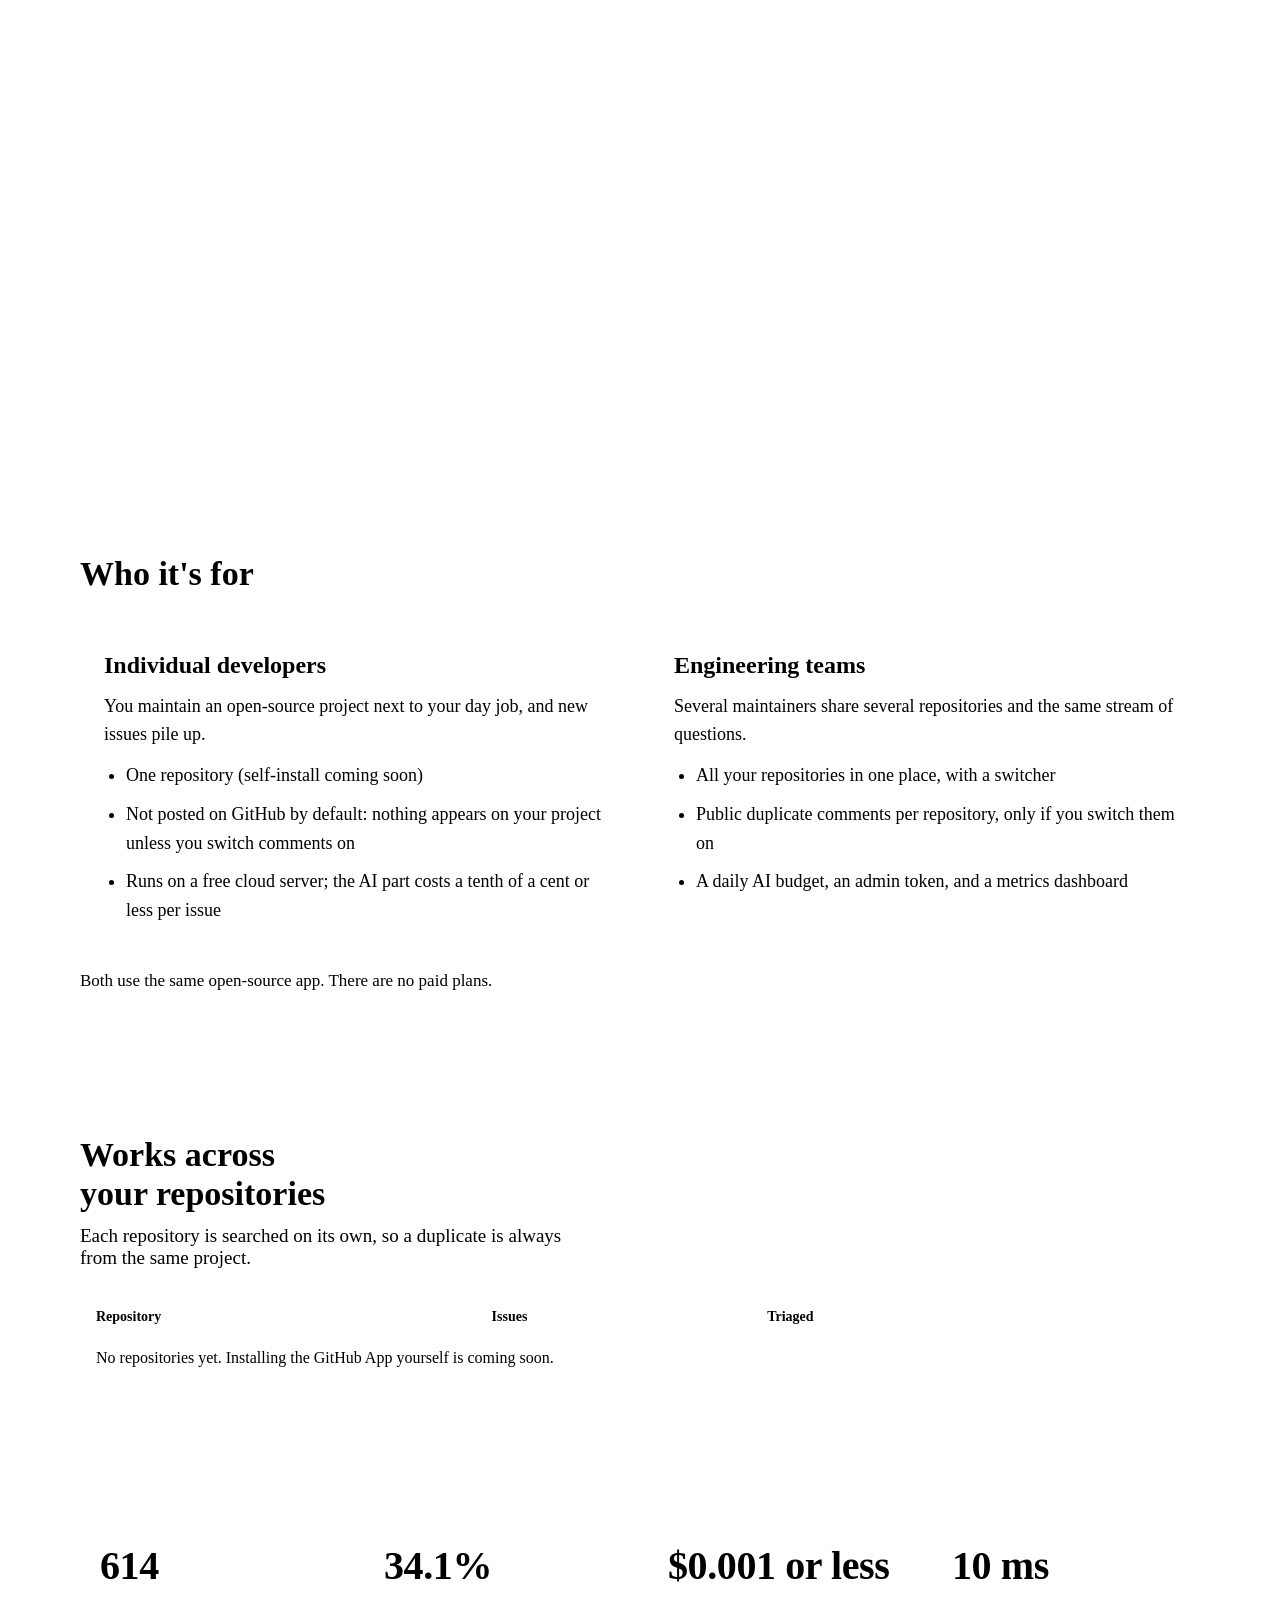
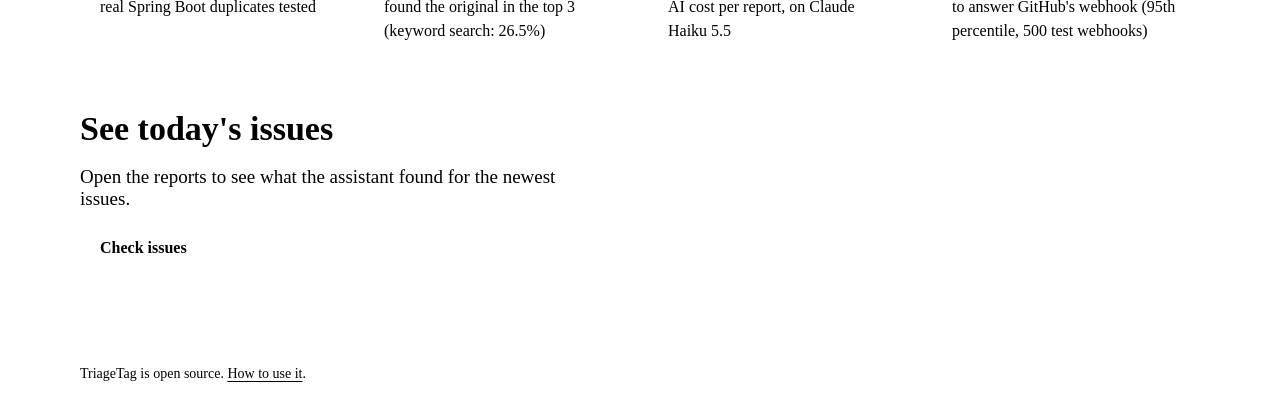
==== commit ec93b436: "Wording: reports are 'not posted on GitHub', not 'private' (they're on a public site); guide says an" ====
--- a/src/main/resources/static/index.html
+++ b/src/main/resources/static/index.html
@@ -229,7 +229,7 @@
     <div>
       <h1>Every new issue, triaged before you read it</h1>
       <p class="lede">When someone opens an issue, the assistant finds earlier issues about the same problem, checks what the
-        reporter left out, and drafts a first reply from your docs. You get a short private note and decide what to do.</p>
+        reporter left out, and drafts a first reply from your docs. You get a short note, not posted on GitHub by default, and decide what to do.</p>
       <div class="ctas">
         <a class="btn" href="/app.html">Check issues</a>
         <a class="btn quiet" href="#how">See how it works</a>
@@ -344,7 +344,7 @@
           <p class="muted">You maintain an open-source project next to your day job, and new issues pile up.</p>
           <ul>
             <li>One repository (self-install coming soon)</li>
-            <li>Private notes only: nothing is posted on your project</li>
+            <li>Not posted on GitHub by default: nothing appears on your project unless you switch comments on</li>
             <li>Runs on a free cloud server; the AI part costs a tenth of a cent or less per issue</li>
           </ul>
         </div>
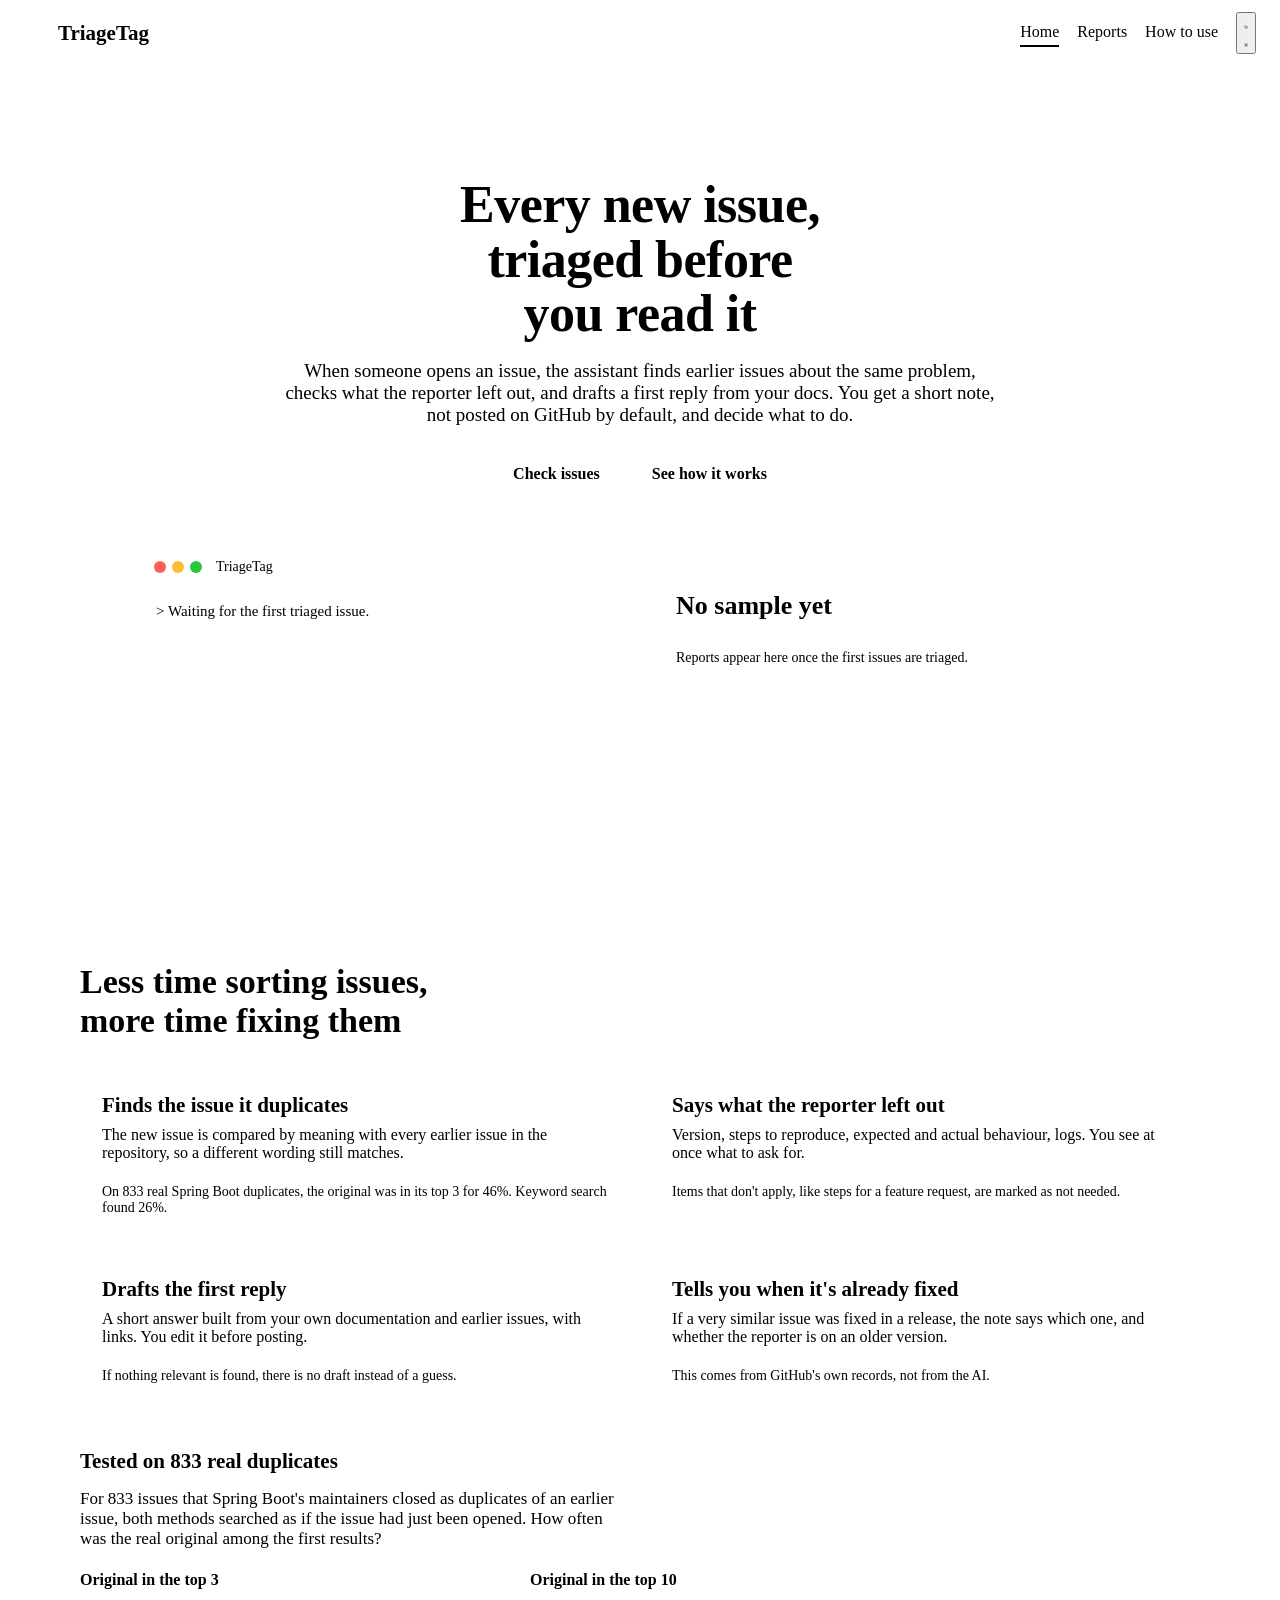
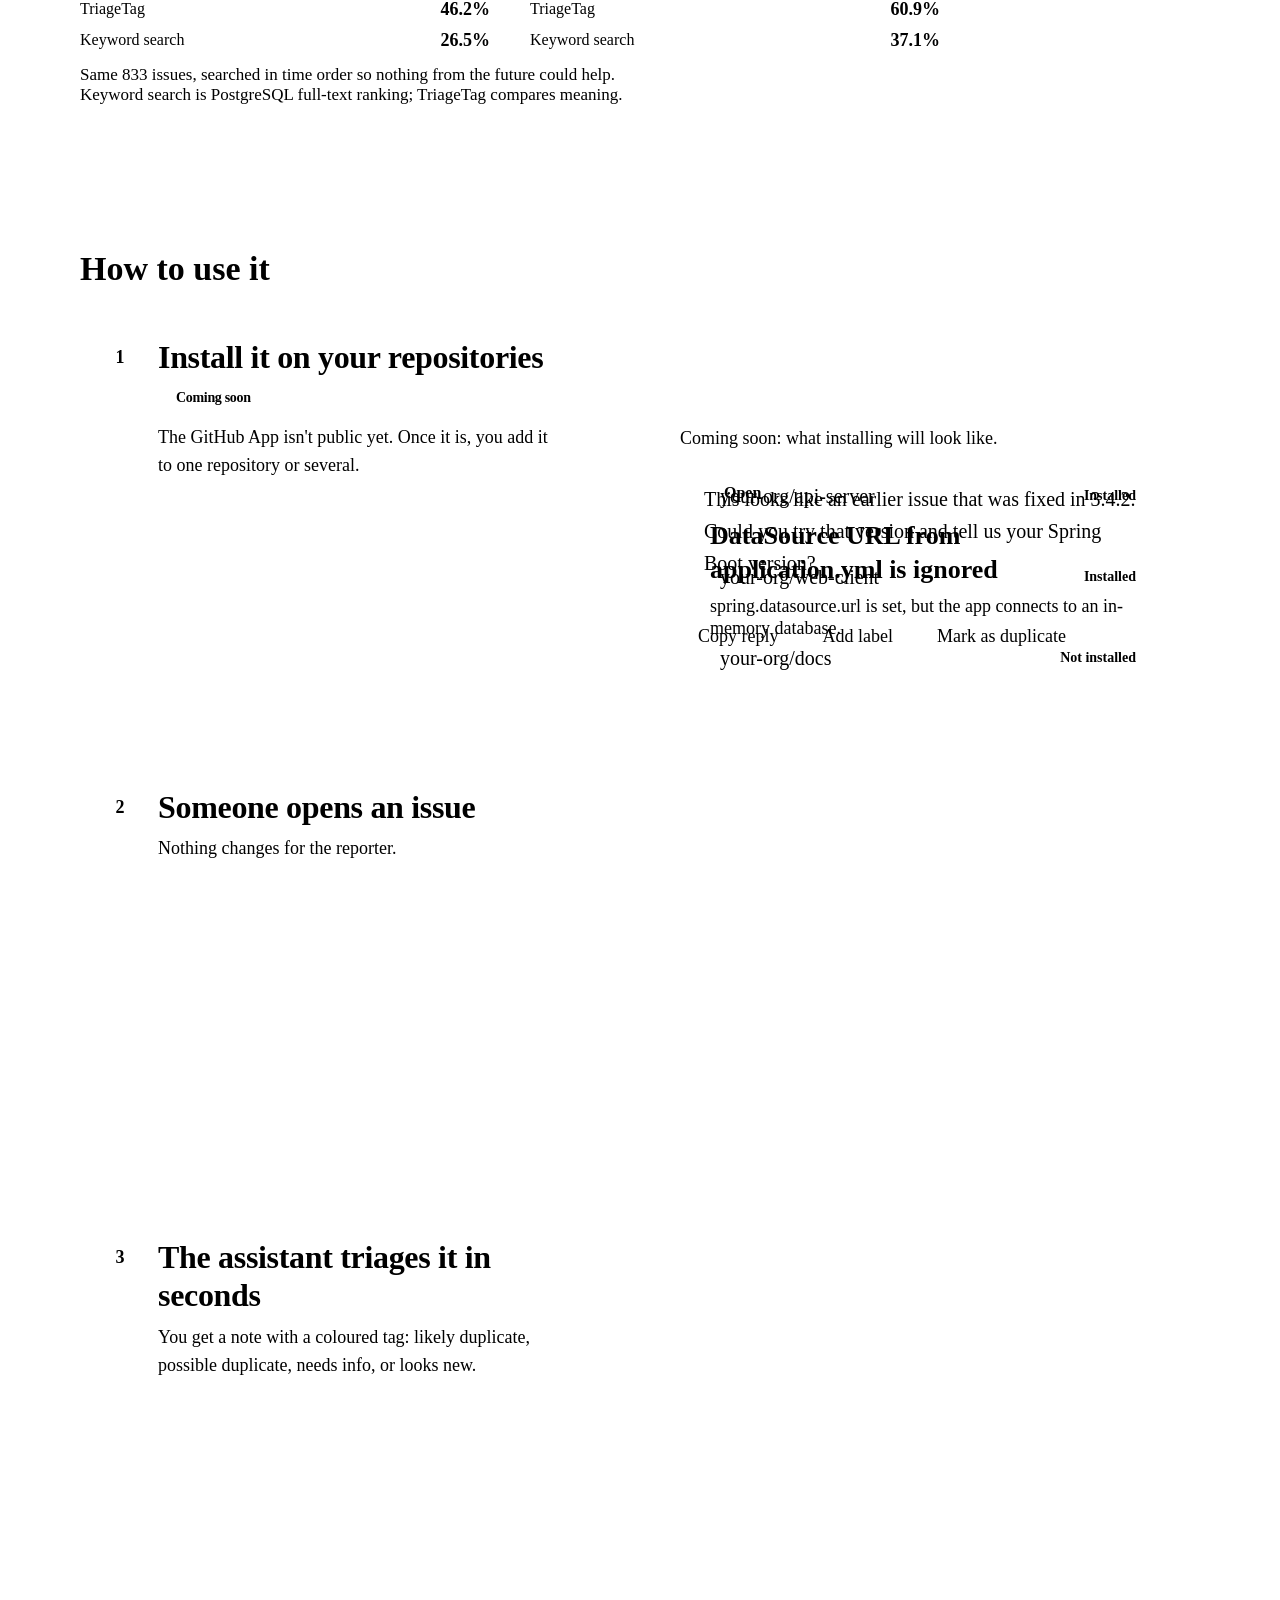
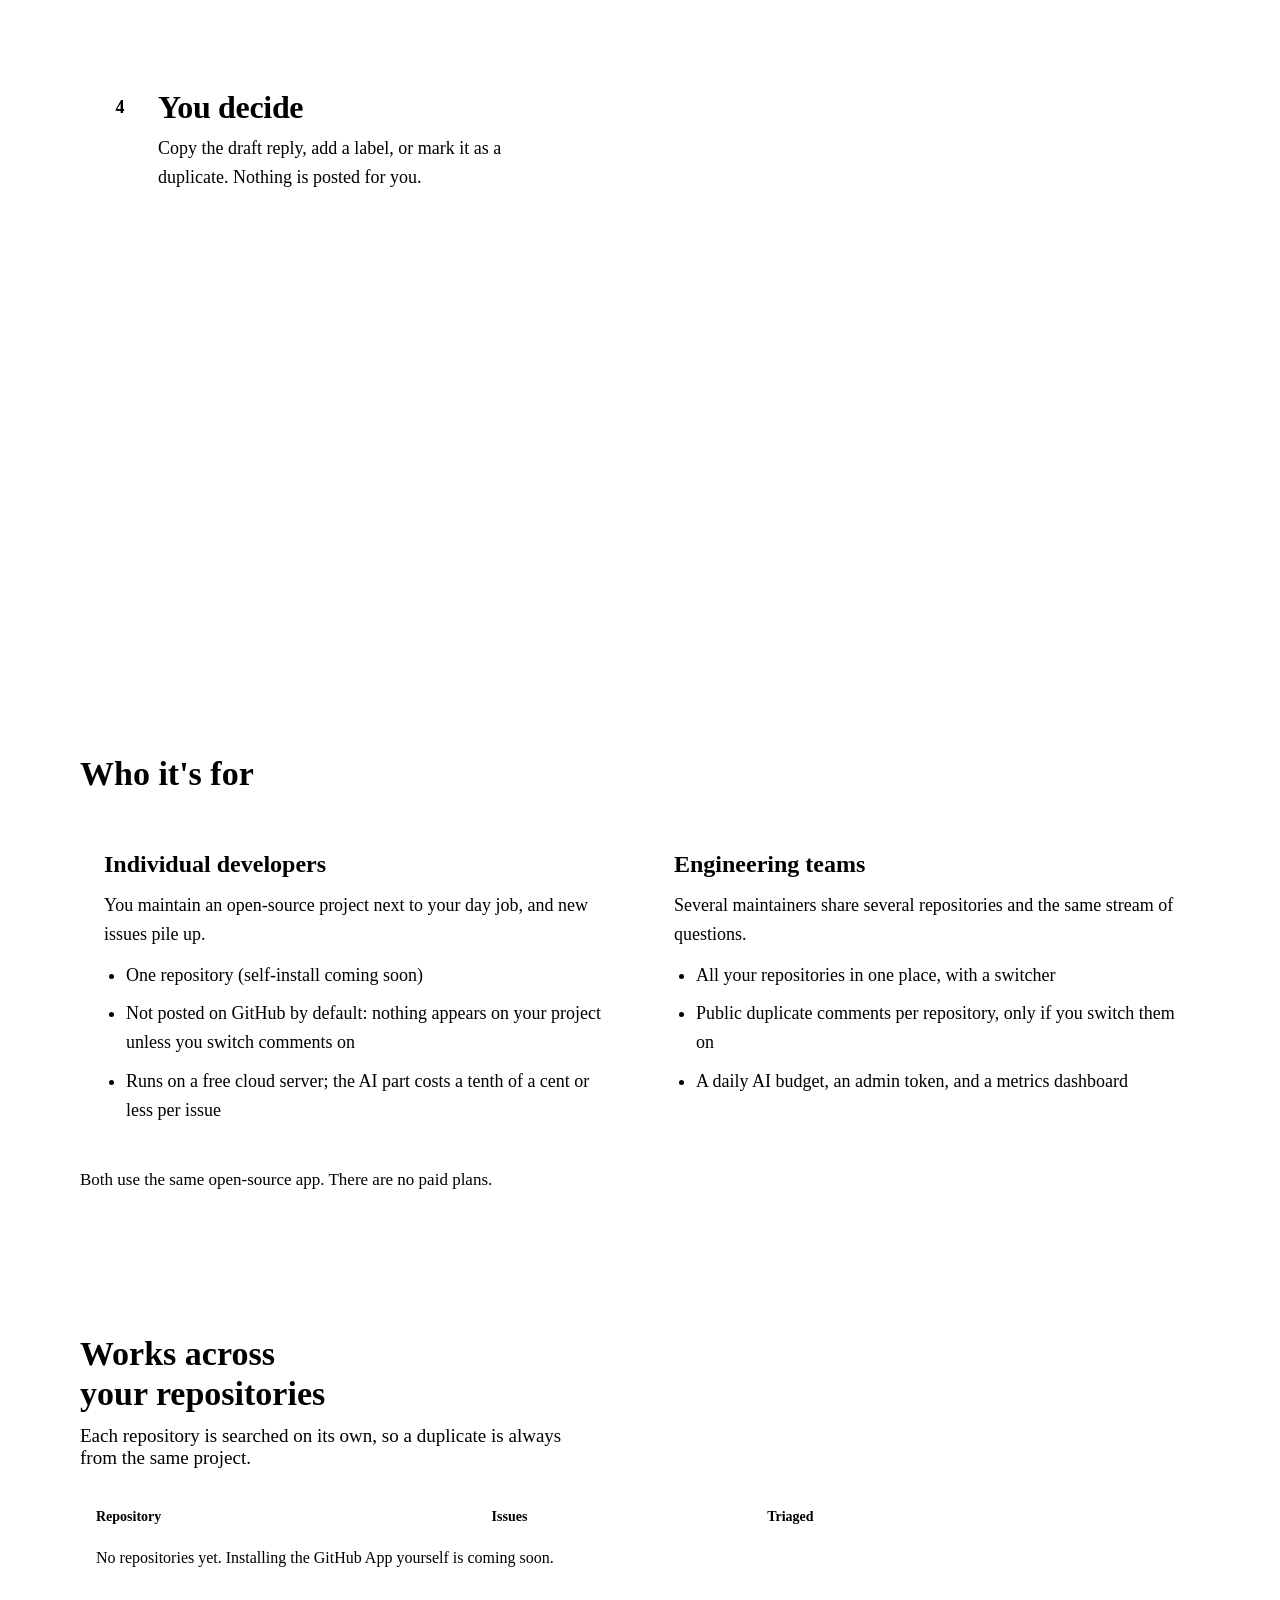
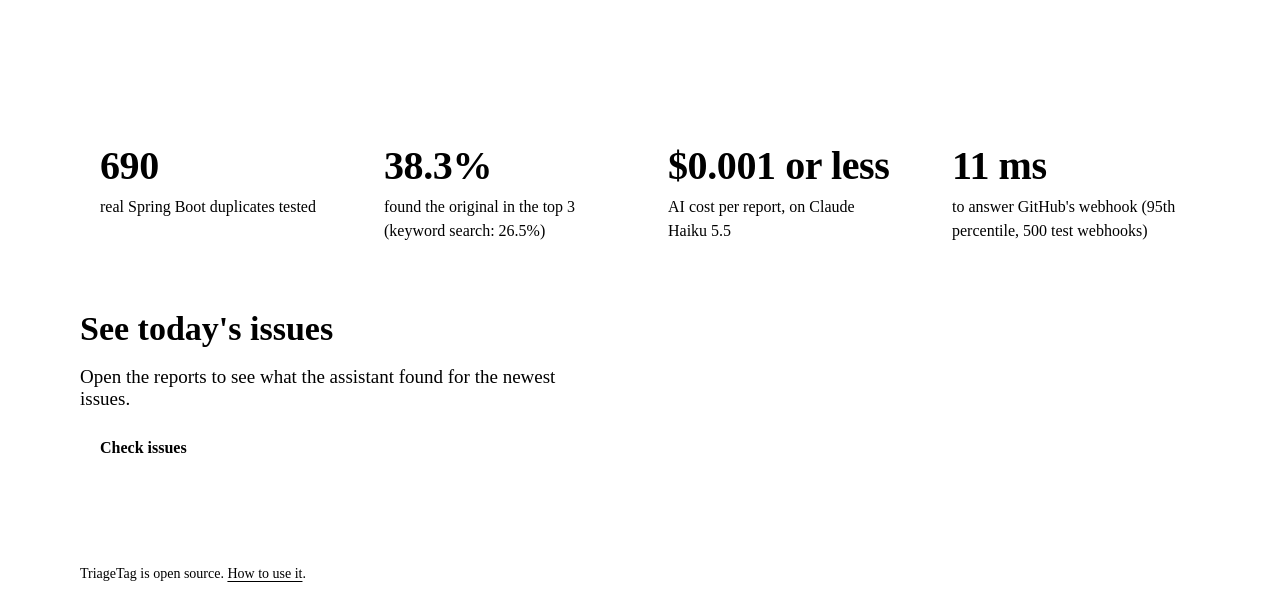
==== commit db667cbe: "UI Round 19: centred hero, Mac terminal dots, Instrument Sans, softer light glow, 160px hero fade He" ====
--- a/src/main/resources/static/index.html
+++ b/src/main/resources/static/index.html
@@ -41,17 +41,22 @@
   .btn.quiet { background: transparent; color: var(--ink); box-shadow: inset 0 0 0 1px var(--line); }
 
   /* Hero */
-  .hero { padding-block: 128px 104px; display: grid; grid-template-columns: minmax(0, 1.1fr) minmax(0, 1fr); gap: 48px; align-items: center; }
-  @media (max-width: 900px) { .hero { grid-template-columns: 1fr; padding-block: 64px 56px; } }
-  .hero .lede { margin: 18px 0 28px; }
-  .ctas { display: flex; gap: 12px; flex-wrap: wrap; }
+  .hero { padding-block: 112px 96px; display: grid; grid-template-columns: minmax(0, 1fr); gap: 56px; justify-items: center; }
+  .hero-text { text-align: center; display: grid; justify-items: center; max-width: 720px; }
+  .hero-text h1 { max-width: 16ch; }
+  .hero-text .lede { max-width: 720px; }
+  @media (max-width: 900px) { .hero { padding-block: 64px 56px; gap: 40px; } }
+  .hero .lede { margin: 18px auto 28px; }
+  .ctas { display: flex; gap: 12px; flex-wrap: wrap; justify-content: center; }
 
   /* The sample tag */
-  .sample { justify-self: center; width: min(100%, 440px); }
+  .sample { width: 100%; max-width: 1000px; display: grid; grid-template-columns: repeat(2, minmax(0, 1fr)); gap: 32px; align-items: start; }
+  @media (max-width: 860px) { .sample { grid-template-columns: minmax(0, 1fr); max-width: 480px; } }
   /* The live triage window: what the assistant does for one real issue, typed out line by line, then the tag swings in. */
-  .console { background: var(--paper); border: 1px solid var(--line); border-radius: 12px; overflow: hidden; margin-bottom: 20px; }
+  .console { background: var(--paper); border: 1px solid var(--line); border-radius: 12px; overflow: hidden; }
   .console-bar { display: flex; align-items: center; gap: 6px; padding: 9px 14px; border-bottom: 1px solid var(--line); background: var(--paper-2); font-size: 14px; color: var(--muted); }
-  .console-bar i { width: 10px; height: 10px; border-radius: 50%; background: var(--line); }
+  .console-bar i { width: 12px; height: 12px; border-radius: 50%; }
+  .console-bar i:nth-of-type(1) { background: #ff5f57; } .console-bar i:nth-of-type(2) { background: #febc2e; } .console-bar i:nth-of-type(3) { background: #28c840; }   /* the same in both themes, like a real window */
   .console-bar span { margin-left: 8px; overflow-wrap: anywhere; }
   .console-body { margin: 0; font-family: var(--mono); font-size: 15px; line-height: 1.75; padding: 14px 16px; min-height: 12.4em; white-space: pre-wrap; overflow-wrap: anywhere; color: var(--ink); }
   .console-body .ok { color: var(--green); } .console-body .bad { color: var(--red); } .console-body .dim { color: var(--muted); }
@@ -107,6 +112,9 @@
   @media (prefers-reduced-motion: no-preference) { .fill { transition: width 1.1s cubic-bezier(.2, .8, .2, 1); } .bar-row.kw .fill { transition-delay: .15s; } }
   /* Sections alternate: the page background (warm paper / ink), then a lighter band, so each reads as its own stop. */
   section.band { --base: var(--band); background: var(--band); }
+  /* The first section after the hero fades in from the page colour instead of starting with a hard edge. */
+  .hero-glow + section.block.band { border-top: 0; padding-top: 96px;
+    background: linear-gradient(to bottom, var(--bg), transparent 160px), linear-gradient(to bottom, var(--wash, transparent), transparent 80%), var(--base, transparent); }
 
   /* How to use: steps + animated stage */
   .how { display: grid; grid-template-columns: minmax(0, 1fr) minmax(0, 560px); gap: 48px; margin-top: 32px; align-items: start; }
@@ -199,7 +207,7 @@
 </style>
 <link rel="preconnect" href="https://fonts.googleapis.com">
 <link rel="preconnect" href="https://fonts.gstatic.com" crossorigin>
-<link rel="stylesheet" href="https://fonts.googleapis.com/css2?family=Bricolage+Grotesque:opsz,wdth,wght@12..96,75..100,400..800&amp;family=IBM+Plex+Mono:wght@400;500&amp;family=IBM+Plex+Sans:wght@400;500;600&amp;display=swap">
+<link rel="stylesheet" href="https://fonts.googleapis.com/css2?family=Instrument+Sans:ital,wdth,wght@0,75..100,400..700;1,75..100,400..700&amp;family=IBM+Plex+Mono:wght@400;500&amp;display=swap">
 <link rel="stylesheet" href="/theme.css">
 <script src="/theme.js"></script>
 </head>
@@ -226,7 +234,7 @@
   <!-- 1. A live sample: a real report from the running app -->
   <div class="hero-glow">
   <div class="wrap hero">
-    <div>
+    <div class="hero-text">
       <h1>Every new issue, triaged before you read it</h1>
       <p class="lede">When someone opens an issue, the assistant finds earlier issues about the same problem, checks what the
         reporter left out, and drafts a first reply from your docs. You get a short note, not posted on GitHub by default, and decide what to do.</p>
@@ -240,8 +248,10 @@
         <div class="console-bar"><i></i><i></i><i></i><span id="console-repo">TriageTag</span></div>
         <pre class="console-body" id="console-body"></pre>
       </div>
+      <div class="sample-tag-col">
       <div id="sample-tag"><div class="tag grey"><div class="band"><div class="verdict">Loading a real report…</div></div><div class="body"><p class="muted small">One moment.</p></div></div></div>
       <p class="sample-caption" id="sample-caption"></p>
+      </div>
     </div>
   </div>
 
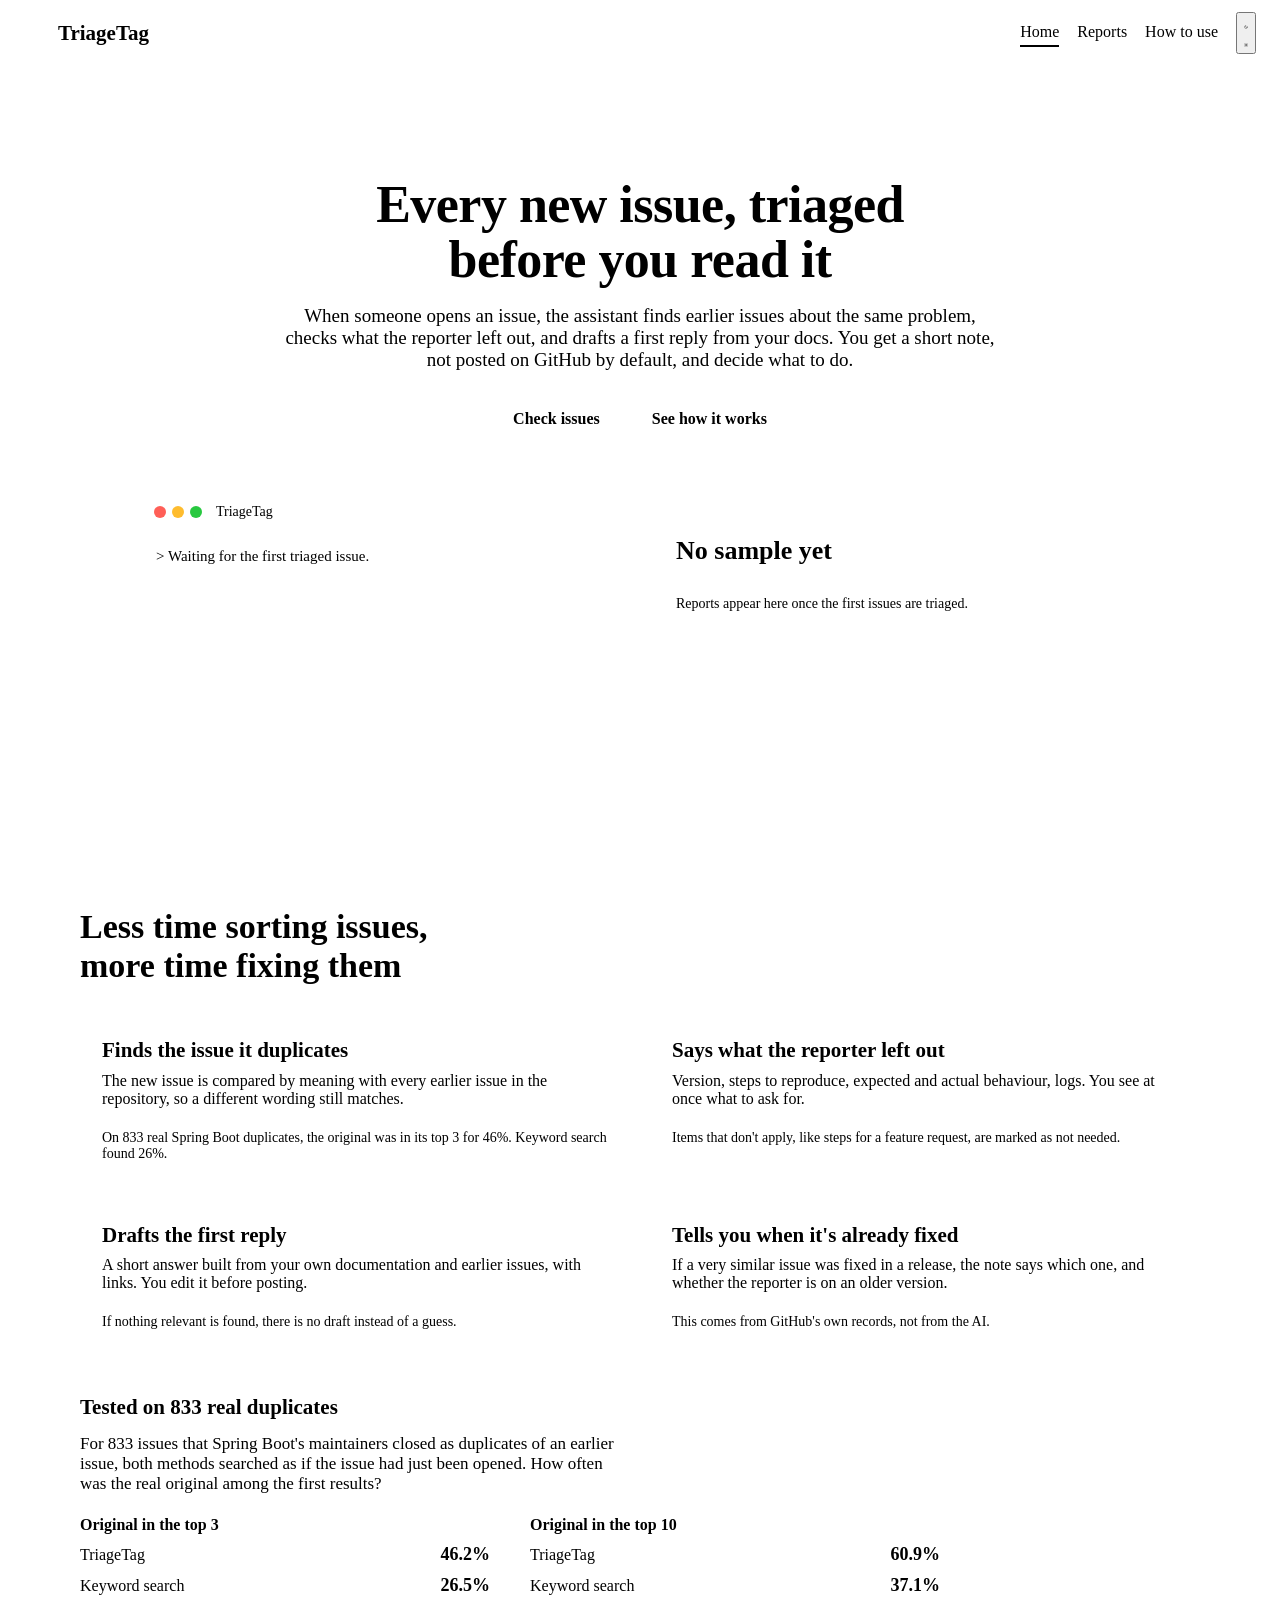
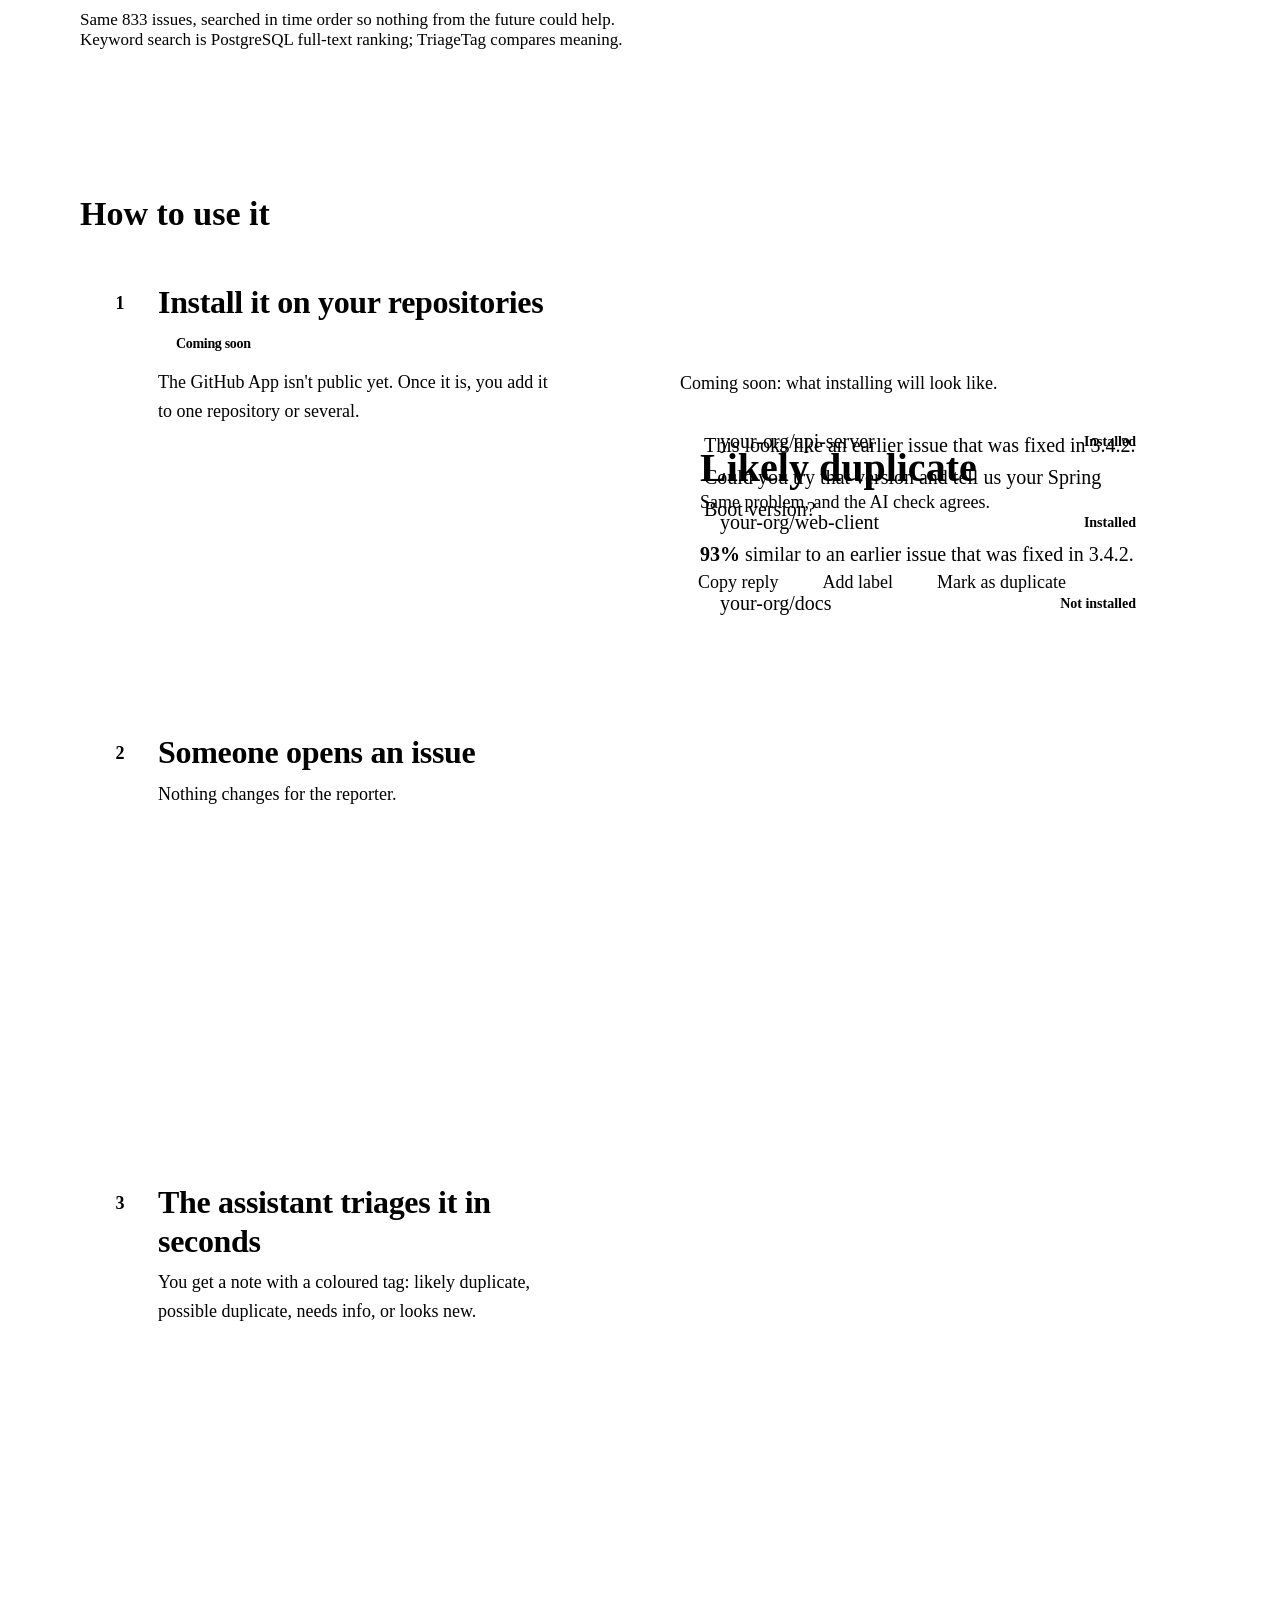
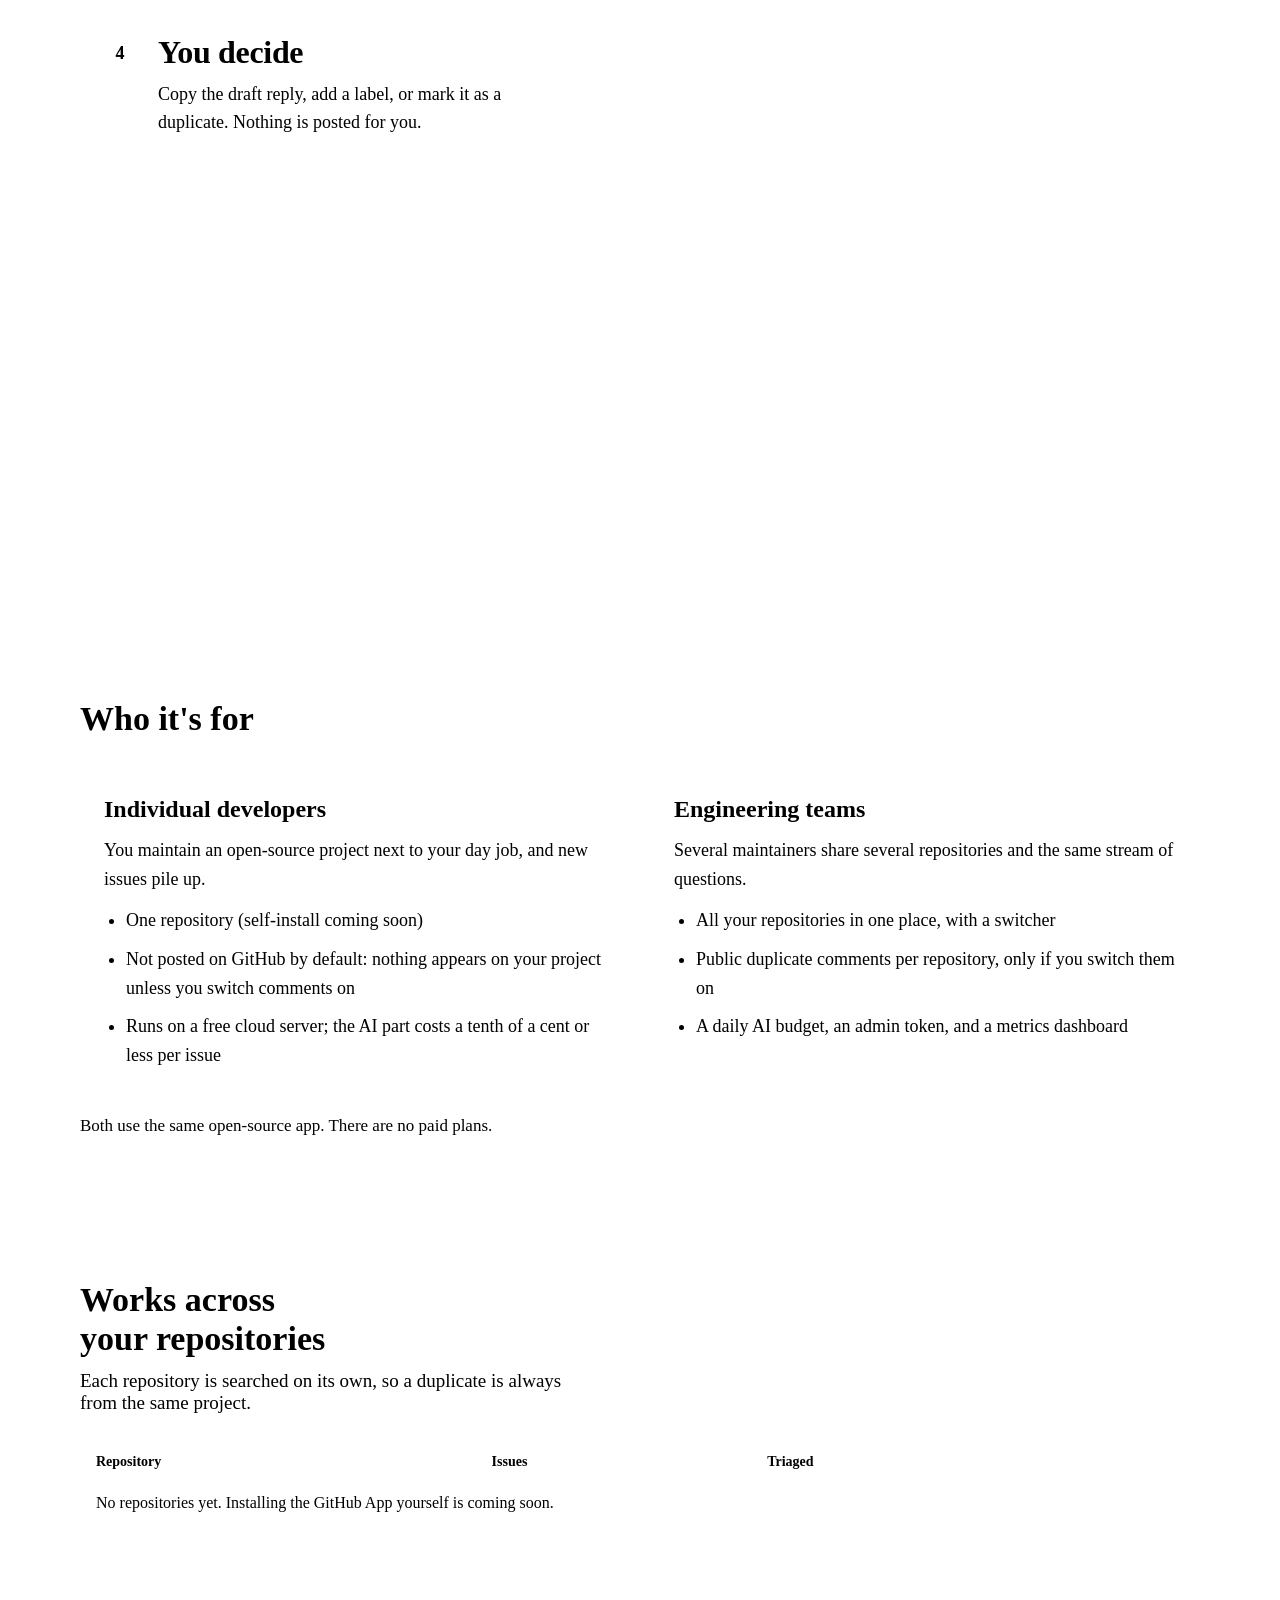
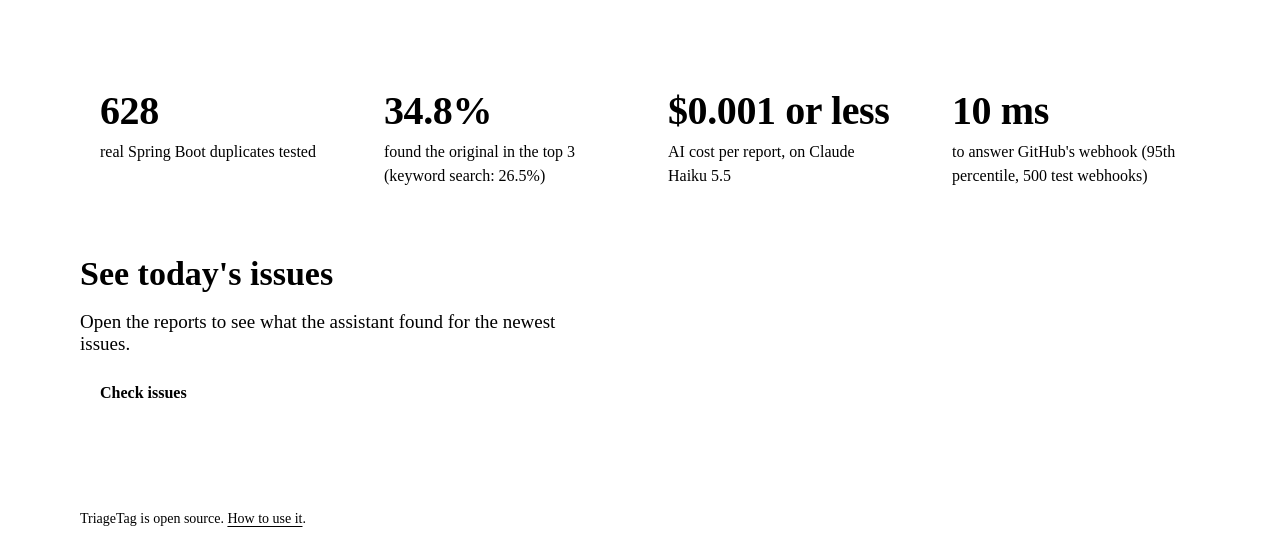
==== commit 115bd5f0: "UI Round 20: Geist everywhere, 2-line headline, coloured tag top, tighter Reports page Reports page:" ====
--- a/src/main/resources/static/index.html
+++ b/src/main/resources/static/index.html
@@ -15,7 +15,7 @@
   a { color: var(--link); text-underline-offset: 3px; text-decoration-thickness: 1px; }
   :focus-visible { outline: 3px solid var(--focus); outline-offset: 2px; border-radius: 4px; }
   button { font: inherit; cursor: pointer; }
-  h1, h2, h3, .condensed { font-family: var(--condensed); font-stretch: 85%; font-weight: 600; margin: 0; }
+  h1, h2, h3, .condensed { font-family: var(--condensed); font-weight: 600; margin: 0; }
   h1 { font-size: 52px; line-height: 1.05; letter-spacing: -.01em; max-width: 13ch; text-wrap: balance; }
   h2 { font-size: 34px; line-height: 1.15; max-width: 24ch; text-wrap: balance; }
   h3 { font-size: 21px; line-height: 1.25; }
@@ -30,7 +30,7 @@
   /* Header */
   .bar { border-bottom: 1px solid var(--line); background: var(--paper); }
   .bar-inner { max-width: none; margin: 0; padding: 12px 24px; display: flex; align-items: center; gap: 18px; flex-wrap: wrap; }  /* same as app.html and guide.html */
-  .name { font-family: var(--condensed); font-stretch: 85%; font-size: 21px; font-weight: 600; color: var(--ink); text-decoration: none; display: flex; align-items: center; gap: 10px; }
+  .name { font-family: var(--condensed); font-size: 21px; font-weight: 600; color: var(--ink); text-decoration: none; display: flex; align-items: center; gap: 10px; }
   .swatches { display: inline-flex; gap: 3px; }
   .swatches i { width: 6px; height: 18px; border-radius: 2px; display: block; }
   .bar nav { margin-left: auto; display: flex; gap: 18px; align-items: center; flex-wrap: wrap; }
@@ -43,7 +43,7 @@
   /* Hero */
   .hero { padding-block: 112px 96px; display: grid; grid-template-columns: minmax(0, 1fr); gap: 56px; justify-items: center; }
   .hero-text { text-align: center; display: grid; justify-items: center; max-width: 720px; }
-  .hero-text h1 { max-width: 16ch; }
+  .hero-text h1 { max-width: 22ch; }   /* Round 20: two lines on a laptop ("Every new issue, triaged / before you read it") */
   .hero-text .lede { max-width: 720px; }
   @media (max-width: 900px) { .hero { padding-block: 64px 56px; gap: 40px; } }
   .hero .lede { margin: 18px auto 28px; }
@@ -63,16 +63,19 @@
   .cursor { display: inline-block; width: .55em; height: 1.05em; background: var(--ink); vertical-align: -.15em; }
   @media (prefers-reduced-motion: no-preference) { .cursor { animation: blink 1s steps(1) infinite; } @keyframes blink { 50% { opacity: 0; } } }
   #sample-tag.waiting { visibility: hidden; }
-  .tag { position: relative; background: var(--paper); border-radius: 6px 6px 12px 12px; padding-top: 30px;
+  .tag { position: relative; background: linear-gradient(var(--band-colour, var(--paper)) 0 31px, var(--paper) 31px); border-radius: 6px 6px 12px 12px; padding-top: 30px;
          clip-path: polygon(26px 0, calc(100% - 26px) 0, 100% 26px, 100% 100%, 0 100%, 0 26px); }
   .tag::before { content: ""; position: absolute; top: 9px; left: 50%; width: 14px; height: 14px; margin-left: -7px; border-radius: 50%;
                  background: var(--bg); box-shadow: inset 0 0 0 2px var(--line); }
+  .tag.red { --band-colour: var(--red-band); } .tag.amber { --band-colour: var(--amber); } .tag.green { --band-colour: var(--green-band); }
+  .tag.blue { --band-colour: var(--blue-band); } .tag.grey { --band-colour: var(--grey); }
+  /* Round 20: the top of the tag (with the hole) is in the tag's colour, like a real luggage tag, so it doesn't blend into the page */
   .tag .band { padding: 12px 20px 14px; color: var(--on-band); }
   .tag.red .band { background: var(--red-band); } .tag.amber .band { background: var(--amber); color: var(--on-amber); }
   .tag.green .band { background: var(--green-band); } .tag.grey .band { background: var(--grey); } .tag.blue .band { background: var(--blue-band); }
-  .tag .verdict { font-family: var(--condensed); font-stretch: 85%; font-size: 26px; font-weight: 700; line-height: 1.1; }
+  .tag .verdict { font-family: var(--condensed); font-size: 26px; font-weight: 700; line-height: 1.1; }
   .tag .body { padding: 16px 20px 20px; display: grid; gap: 12px; }
-  .tag .score { font-family: var(--condensed); font-stretch: 85%; font-size: 40px; font-weight: 600; line-height: 1; }
+  .tag .score { font-family: var(--condensed); font-size: 40px; font-weight: 600; line-height: 1; }
   .tag .score small { font: 15px var(--body); color: var(--muted); margin-left: 6px; }
   .tag .issue { font-size: 14px; color: var(--muted); }
   .tag .issue b { color: var(--ink); font-weight: 600; display: block; overflow-wrap: anywhere; }
@@ -170,7 +173,7 @@
   .actions span.primary { background: var(--ink); color: var(--paper); box-shadow: none; }
   .scene .small { font-size: 18px; }
   .scene .tag .verdict { font-size: 40px; } .scene .tag .band .small { font-size: 18px; } .scene .tag .match { font-size: 20px; } .scene .tag .meter { height: 8px; }
-  .scene .tag { width: 100%; justify-self: center; background: var(--paper-2); box-shadow: 0 0 0 1px var(--line); }
+  .scene .tag { width: 100%; justify-self: center; background: linear-gradient(var(--band-colour, var(--paper-2)) 0 31px, var(--paper-2) 31px); box-shadow: 0 0 0 1px var(--line); }
 
   /* Who it's for */
   .who { display: grid; grid-template-columns: repeat(2, minmax(0, 1fr)); gap: 20px; margin-top: 32px; }
@@ -207,7 +210,7 @@
 </style>
 <link rel="preconnect" href="https://fonts.googleapis.com">
 <link rel="preconnect" href="https://fonts.gstatic.com" crossorigin>
-<link rel="stylesheet" href="https://fonts.googleapis.com/css2?family=Instrument+Sans:ital,wdth,wght@0,75..100,400..700;1,75..100,400..700&amp;family=IBM+Plex+Mono:wght@400;500&amp;display=swap">
+<link rel="stylesheet" href="https://fonts.googleapis.com/css2?family=Geist:wght@400..700&amp;family=Geist+Mono:wght@400;500&amp;display=swap">
 <link rel="stylesheet" href="/theme.css">
 <script src="/theme.js"></script>
 </head>
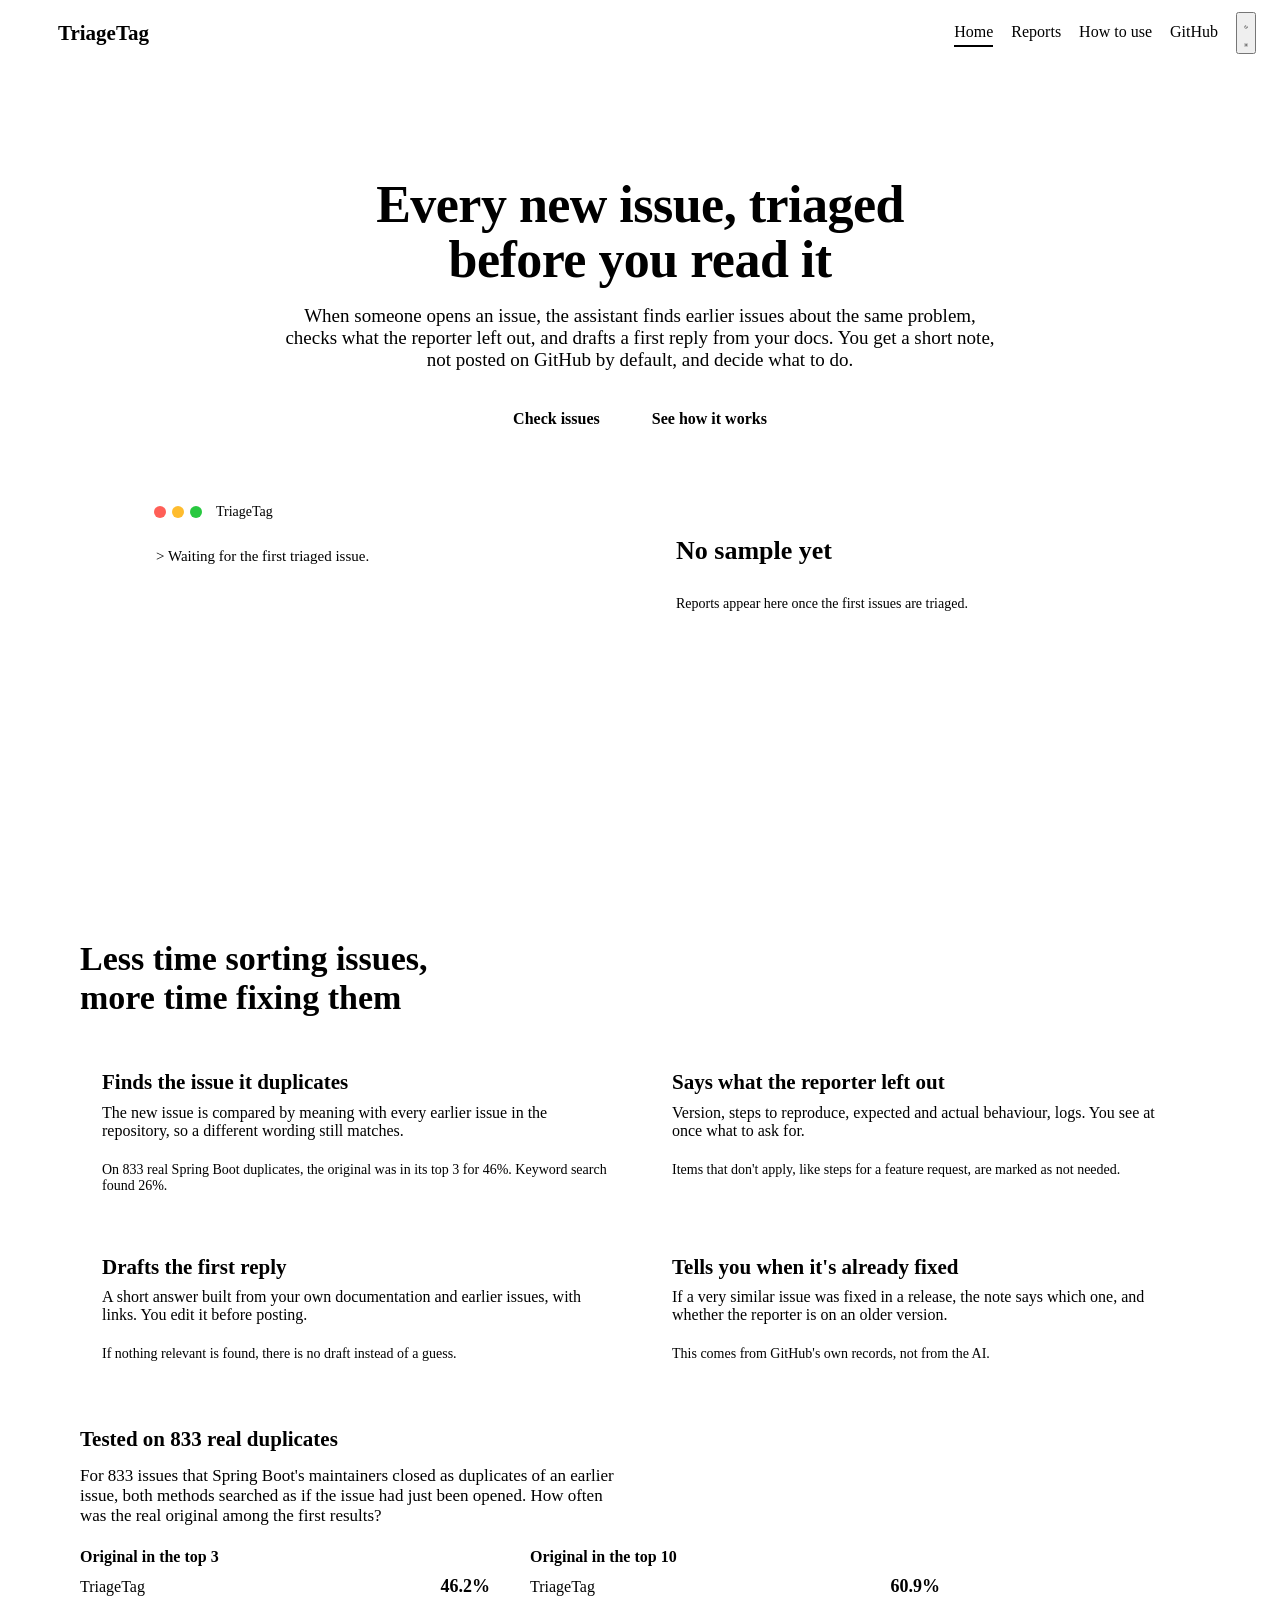
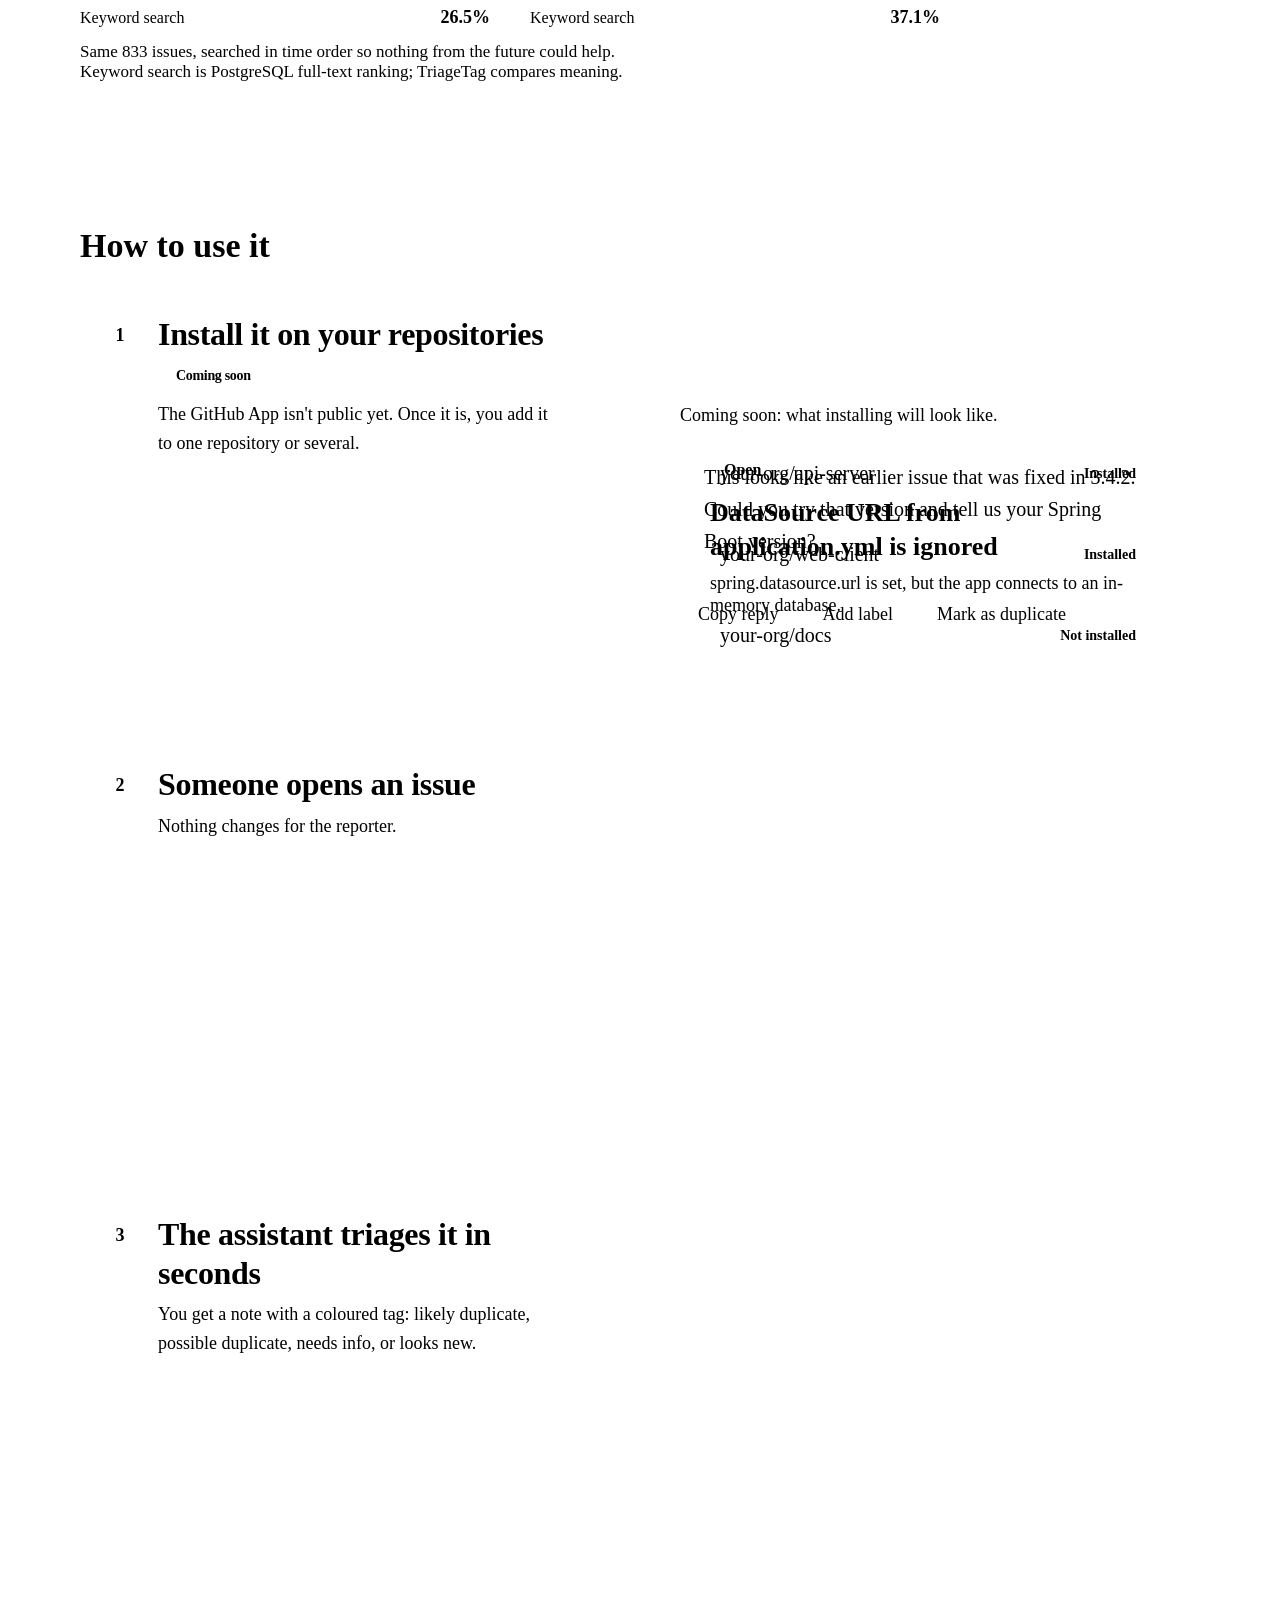
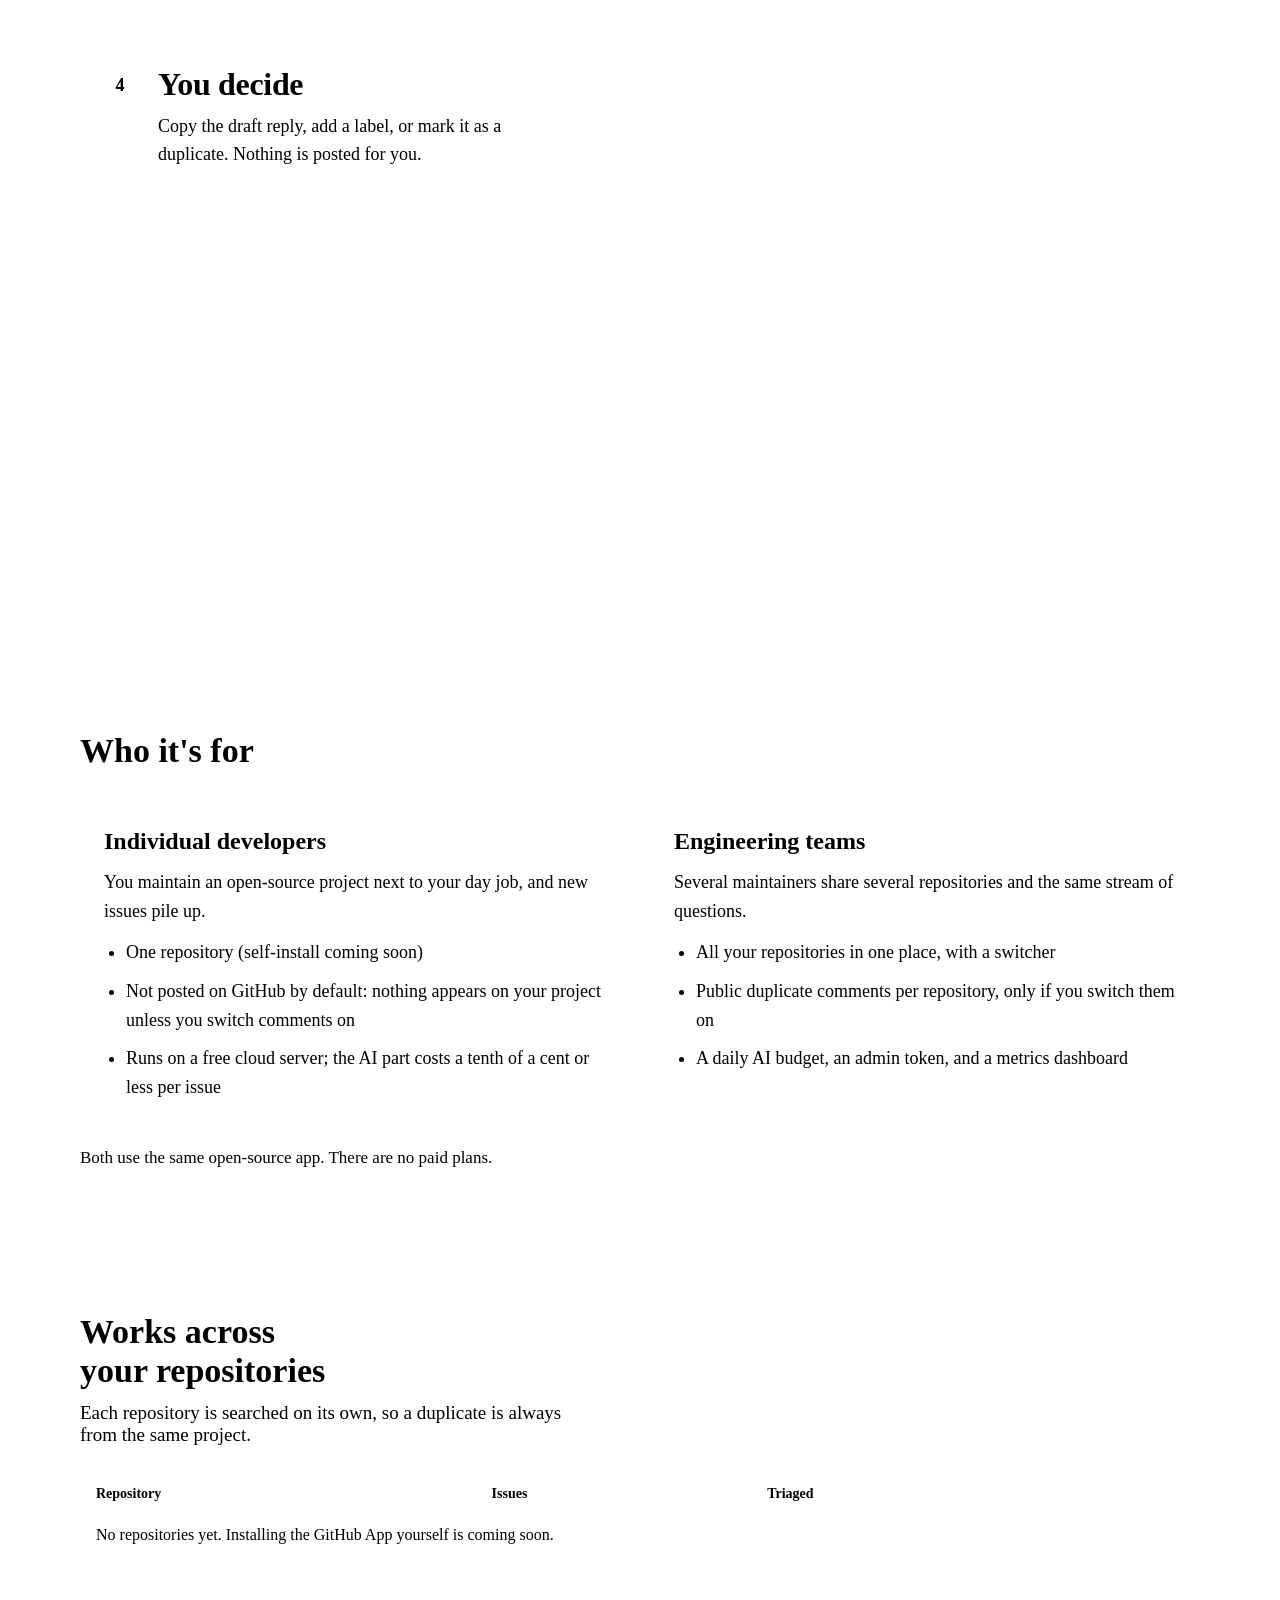
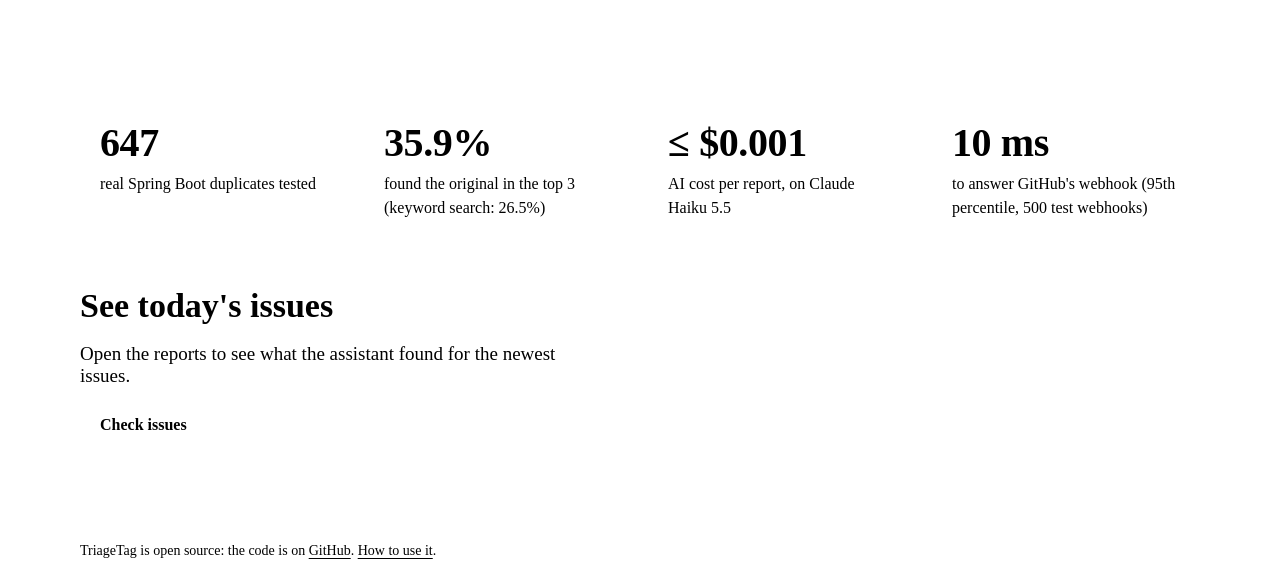
==== commit b028af8c: "UI Round 21 (then UI frozen): 1200px Reports column, wrapping filters, readable issue code, straight" ====
--- a/src/main/resources/static/index.html
+++ b/src/main/resources/static/index.html
@@ -50,7 +50,11 @@
   .ctas { display: flex; gap: 12px; flex-wrap: wrap; justify-content: center; }
 
   /* The sample tag */
-  .sample { width: 100%; max-width: 1000px; display: grid; grid-template-columns: repeat(2, minmax(0, 1fr)); gap: 32px; align-items: start; }
+  .sample { width: 100%; max-width: 1000px; display: grid; grid-template-columns: repeat(2, minmax(0, 1fr)); gap: 32px; align-items: stretch; }
+  /* Round 21: terminal and tag card start at the same top and end at the same height; the caption sits under both */
+  .sample .console { display: flex; flex-direction: column; } .sample .console-body { flex: 1; }
+  .sample-tag-col, #sample-tag { display: flex; flex-direction: column; } #sample-tag { flex: 1; } #sample-tag > .tag { flex: 1; }
+  .sample > .sample-caption { grid-column: 1 / -1; margin-top: 0; }
   @media (max-width: 860px) { .sample { grid-template-columns: minmax(0, 1fr); max-width: 480px; } }
   /* The live triage window: what the assistant does for one real issue, typed out line by line, then the tag swings in. */
   .console { background: var(--paper); border: 1px solid var(--line); border-radius: 12px; overflow: hidden; }
@@ -225,6 +229,7 @@
       <a href="/" aria-current="page">Home</a>
       <a href="/app.html">Reports</a>
       <a href="/guide.html">How to use</a>
+      <a href="https://github.com/SaiSankethG/TriageTag" target="_blank" rel="noopener">GitHub</a>
       <button type="button" class="theme-toggle" aria-label="Switch between light and dark mode">
         <svg class="moon" viewBox="0 0 24 24" fill="none" stroke="currentColor" stroke-width="2" stroke-linecap="round" stroke-linejoin="round" aria-hidden="true"><path d="M21 12.8A9 9 0 1 1 11.2 3a7 7 0 0 0 9.8 9.8z"/></svg>
         <svg class="sun" viewBox="0 0 24 24" fill="none" stroke="currentColor" stroke-width="2" stroke-linecap="round" stroke-linejoin="round" aria-hidden="true"><circle cx="12" cy="12" r="4"/><path d="M12 2v2M12 20v2M4.9 4.9l1.4 1.4M17.7 17.7l1.4 1.4M2 12h2M20 12h2M4.9 19.1l1.4-1.4M17.7 6.3l1.4-1.4"/></svg>
@@ -253,8 +258,8 @@
       </div>
       <div class="sample-tag-col">
       <div id="sample-tag"><div class="tag grey"><div class="band"><div class="verdict">Loading a real report…</div></div><div class="body"><p class="muted small">One moment.</p></div></div></div>
+      </div>
       <p class="sample-caption" id="sample-caption"></p>
-      </div>
     </div>
   </div>
 
@@ -393,7 +398,7 @@
       <div class="numbers" id="numbers" role="list">
         <div class="stat-tile" role="listitem" style="--i:0"><b class="stat" data-to="833">833</b><span>real Spring Boot duplicates tested</span></div>
         <div class="stat-tile" role="listitem" style="--i:1"><b class="stat" data-to="46.2" data-dec="1" data-suffix="%">46.2%</b><span>found the original in the top 3 (keyword search: 26.5%)</span></div>
-        <div class="stat-tile" role="listitem" style="--i:2"><b class="stat">$0.001 or less</b><span>AI cost per report, on Claude Haiku 5.5</span></div>
+        <div class="stat-tile" role="listitem" style="--i:2"><b class="stat">≤ $0.001</b><span>AI cost per report, on Claude Haiku 5.5</span></div>
         <div class="stat-tile" role="listitem" style="--i:3"><b class="stat" data-to="13" data-suffix=" ms">13 ms</b><span>to answer GitHub's webhook (95th percentile, 500 test webhooks)</span></div>
       </div>
       <h2>See today's issues</h2>
@@ -404,7 +409,7 @@
 </main>
 
 <footer>
-  <div class="wrap">TriageTag is open source. <a href="/guide.html">How to use it</a>.</div>
+  <div class="wrap">TriageTag is open source: the code is on <a href="https://github.com/SaiSankethG/TriageTag" target="_blank" rel="noopener">GitHub</a>. <a href="/guide.html">How to use it</a>.</div>
 </footer>
 
 <script>
@@ -458,7 +463,7 @@
     const draftOk = r.draftReply && r.draftReply.status === 'OK';
     playConsole(repo, [
       ['dim', `> New issue #${r.number} opened`],
-      ['', `  ${cut(r.title, 40)}`],
+      ['', `  ${r.title}`],   // Round 21: the whole title, wrapped (the final height is reserved first, so nothing jumps)
       ['ok', `✓ Compared with ${issueCount ? issueCount.toLocaleString() : 'all'} earlier issues`],
       top ? ['ok', `✓ Best match #${top.number}, ${pct(top.score)} similar`] : ['dim', '– No earlier issue is close'],
       missing.length ? ['bad', `✗ Missing: ${missing.map(k => names[k].toLowerCase()).join(', ')}`] : ['ok', '✓ Nothing important missing'],
@@ -497,7 +502,8 @@
   }
 
   // --- 5. the repositories the assistant has issues for ---
-  function renderRepos(repos) {
+  function renderRepos(allRepos) {
+    const repos = allRepos.filter(r => r.triaged > 0);   // Round 21: only repositories with at least one report
     $('repo-rows').replaceChildren(...(repos.length ? repos.map(r => el('tr', {},
       el('td', {}, r.repo), el('td', { class: 'num' }, r.issues.toLocaleString()), el('td', { class: 'num' }, r.triaged.toLocaleString()),
       el('td', {}, el('a', { href: appLink(r.repo) }, 'Open')))) : [el('tr', {}, el('td', { colspan: '4', class: 'muted' }, 'No repositories yet. Installing the GitHub App yourself is coming soon.'))]));
